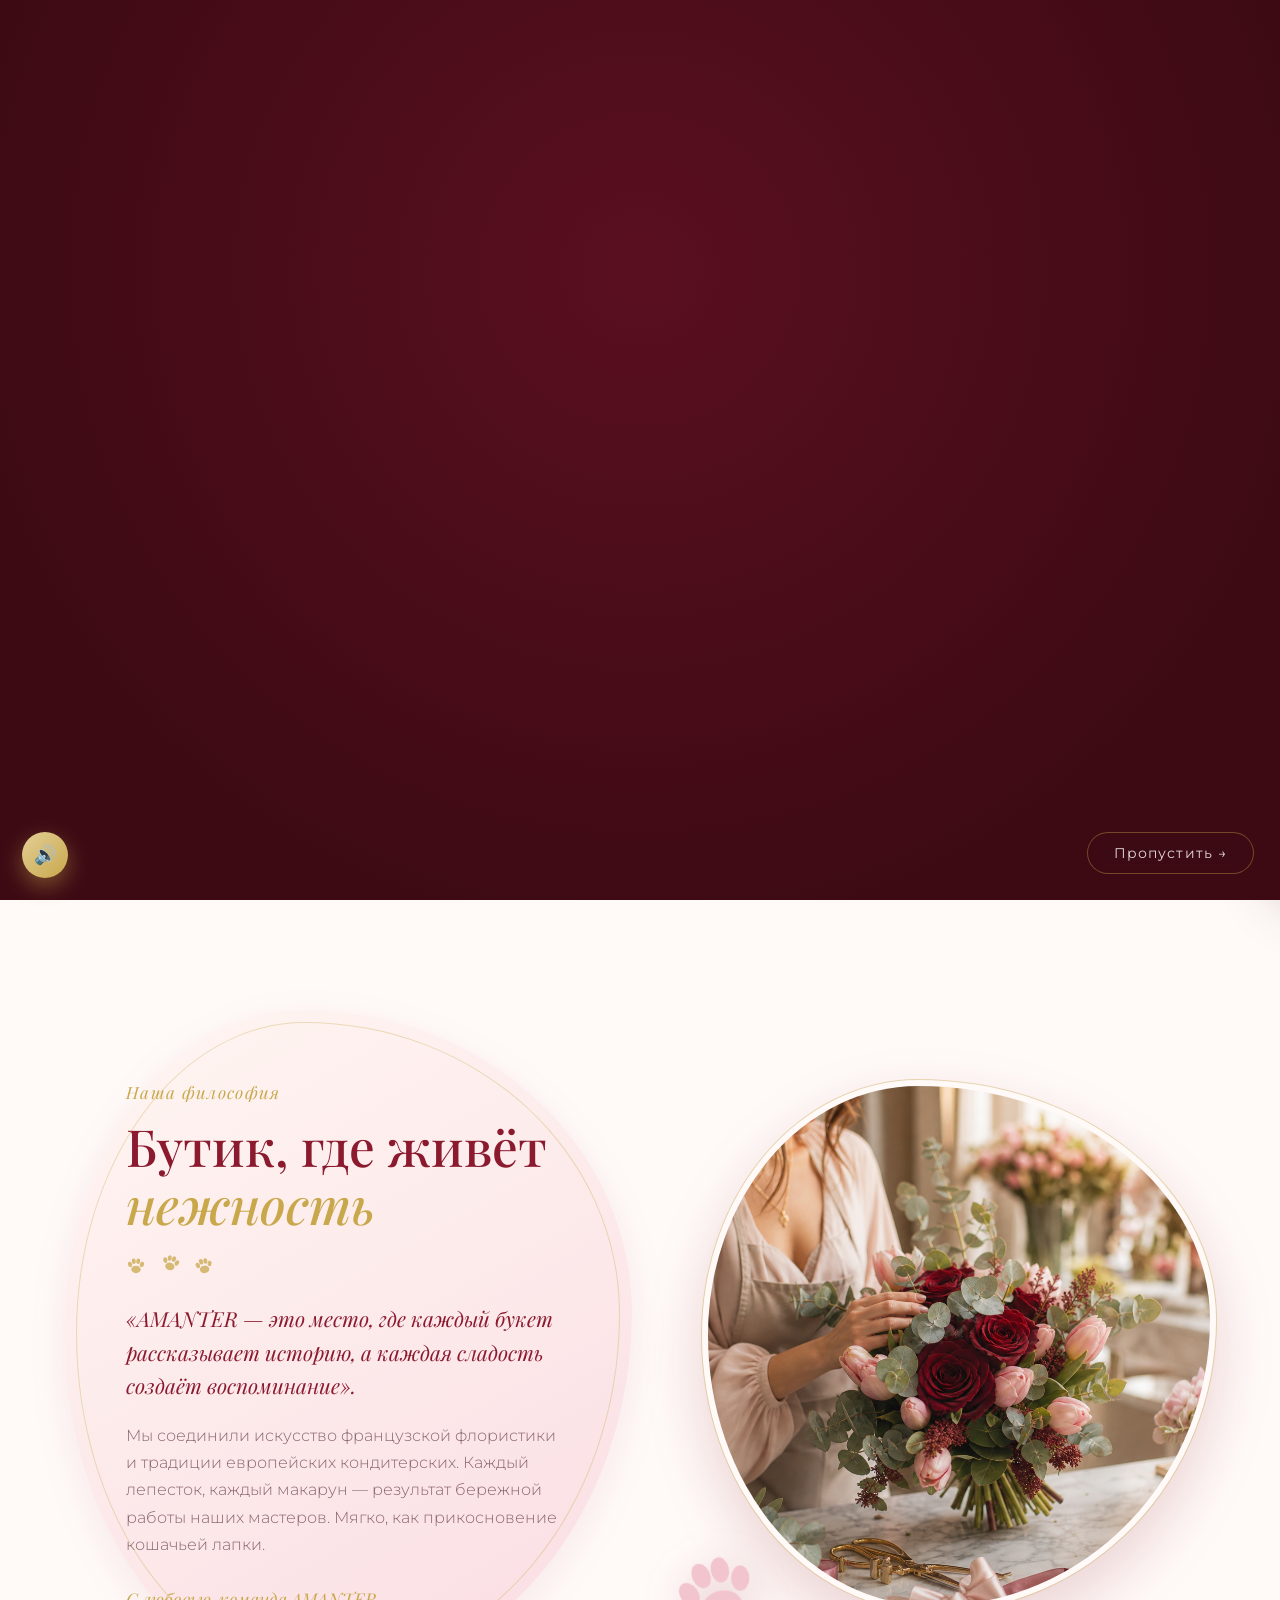
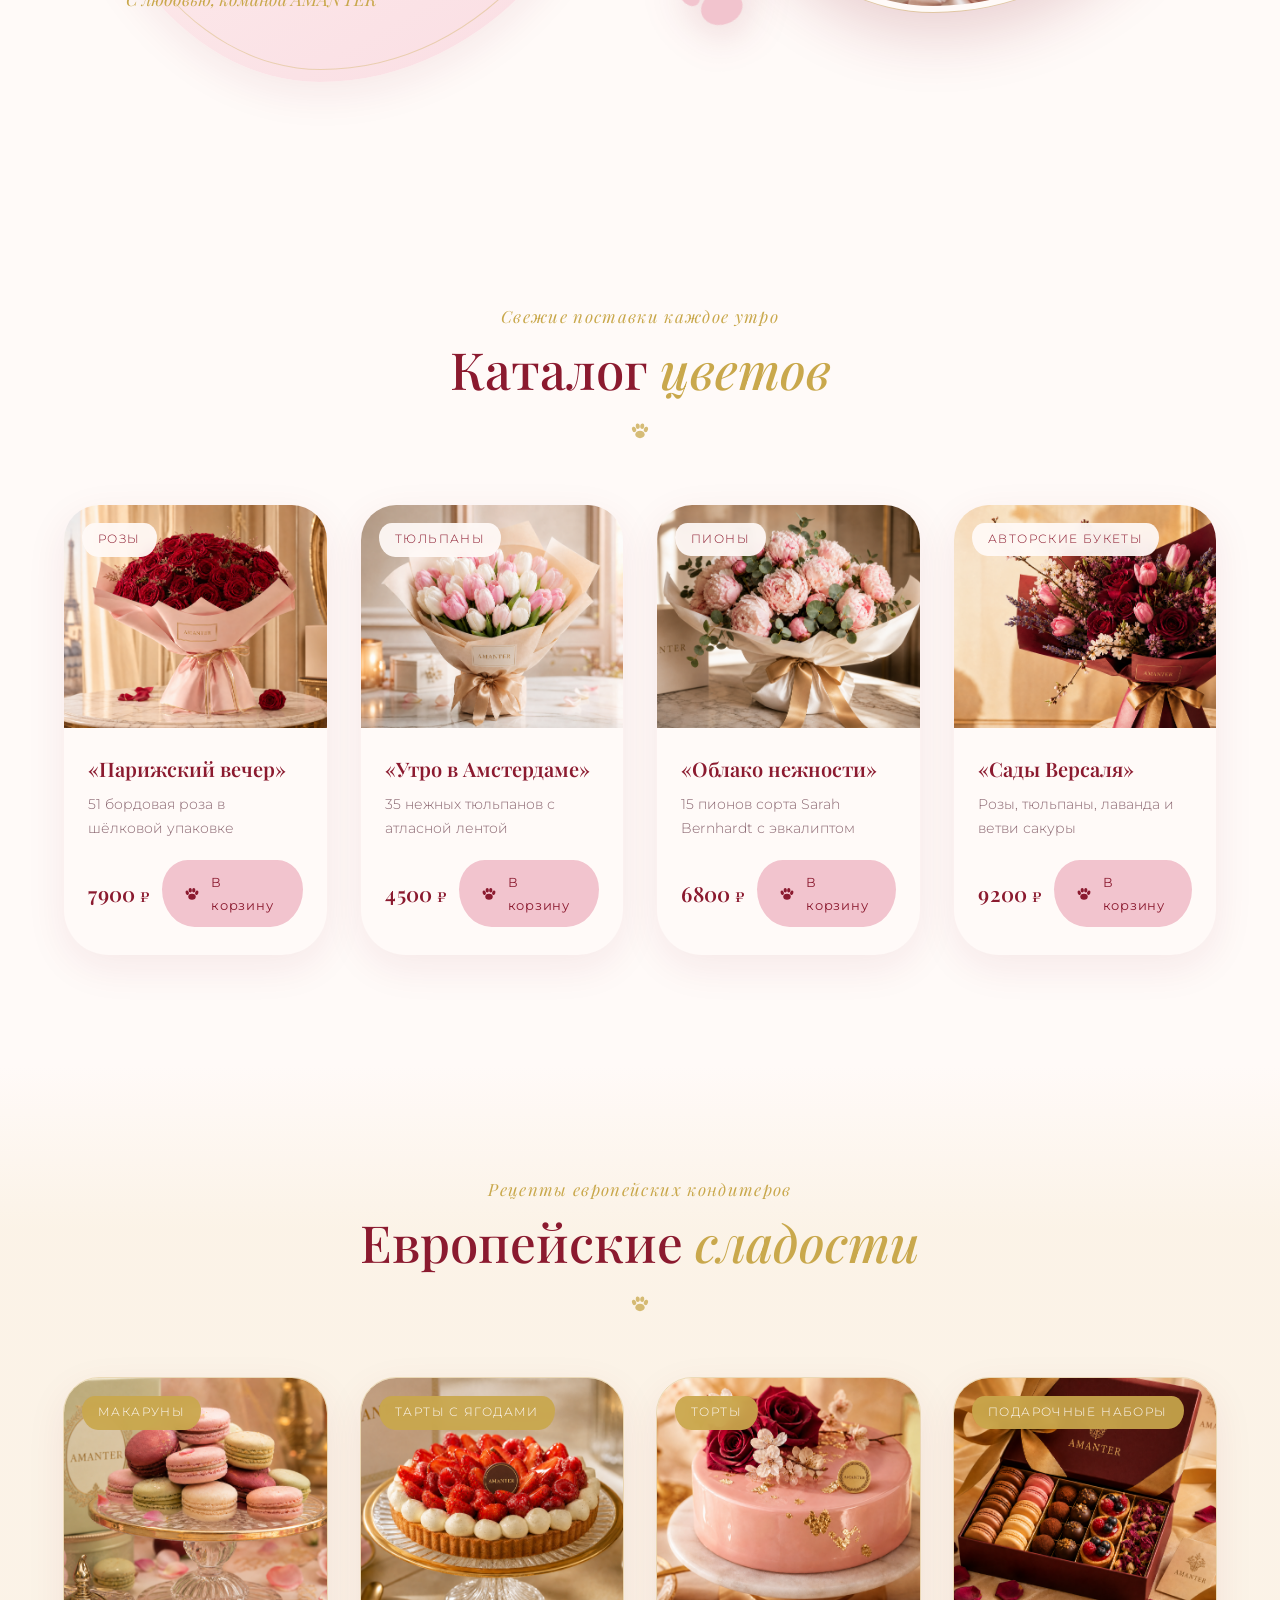
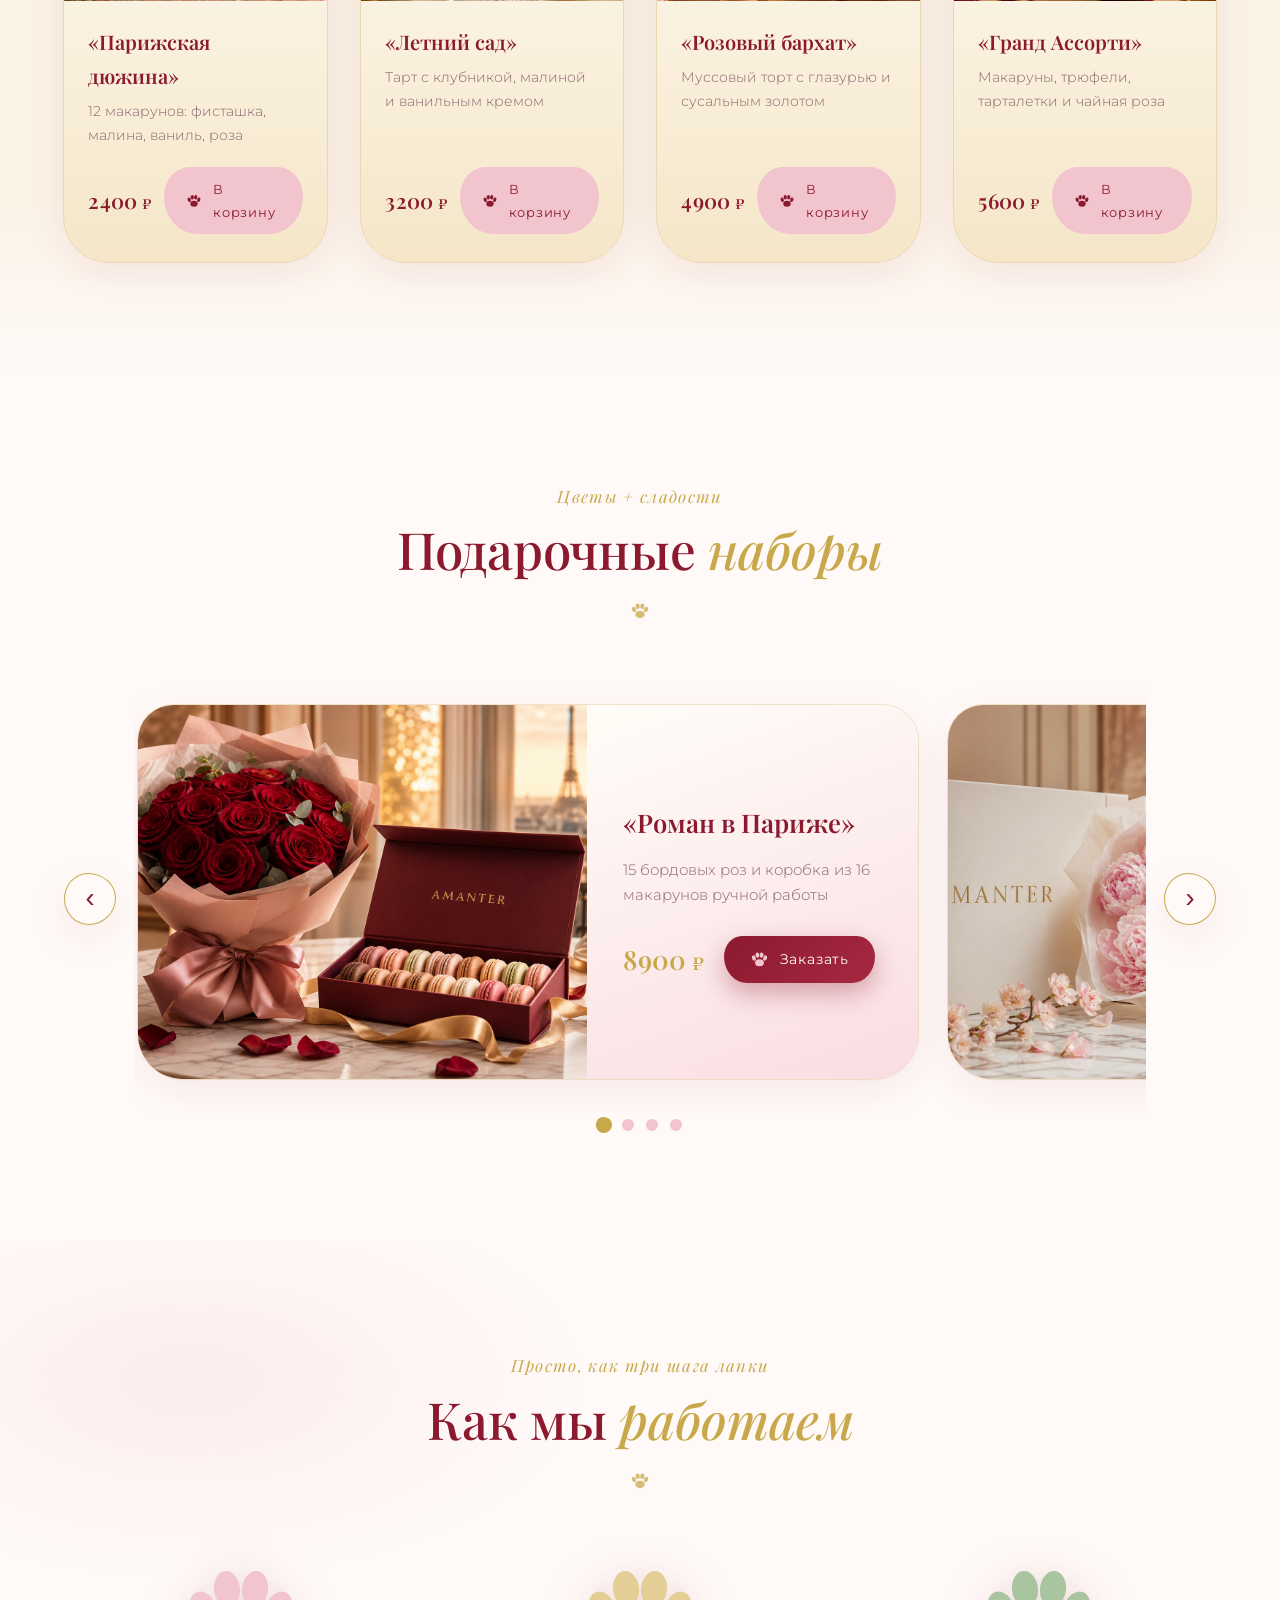
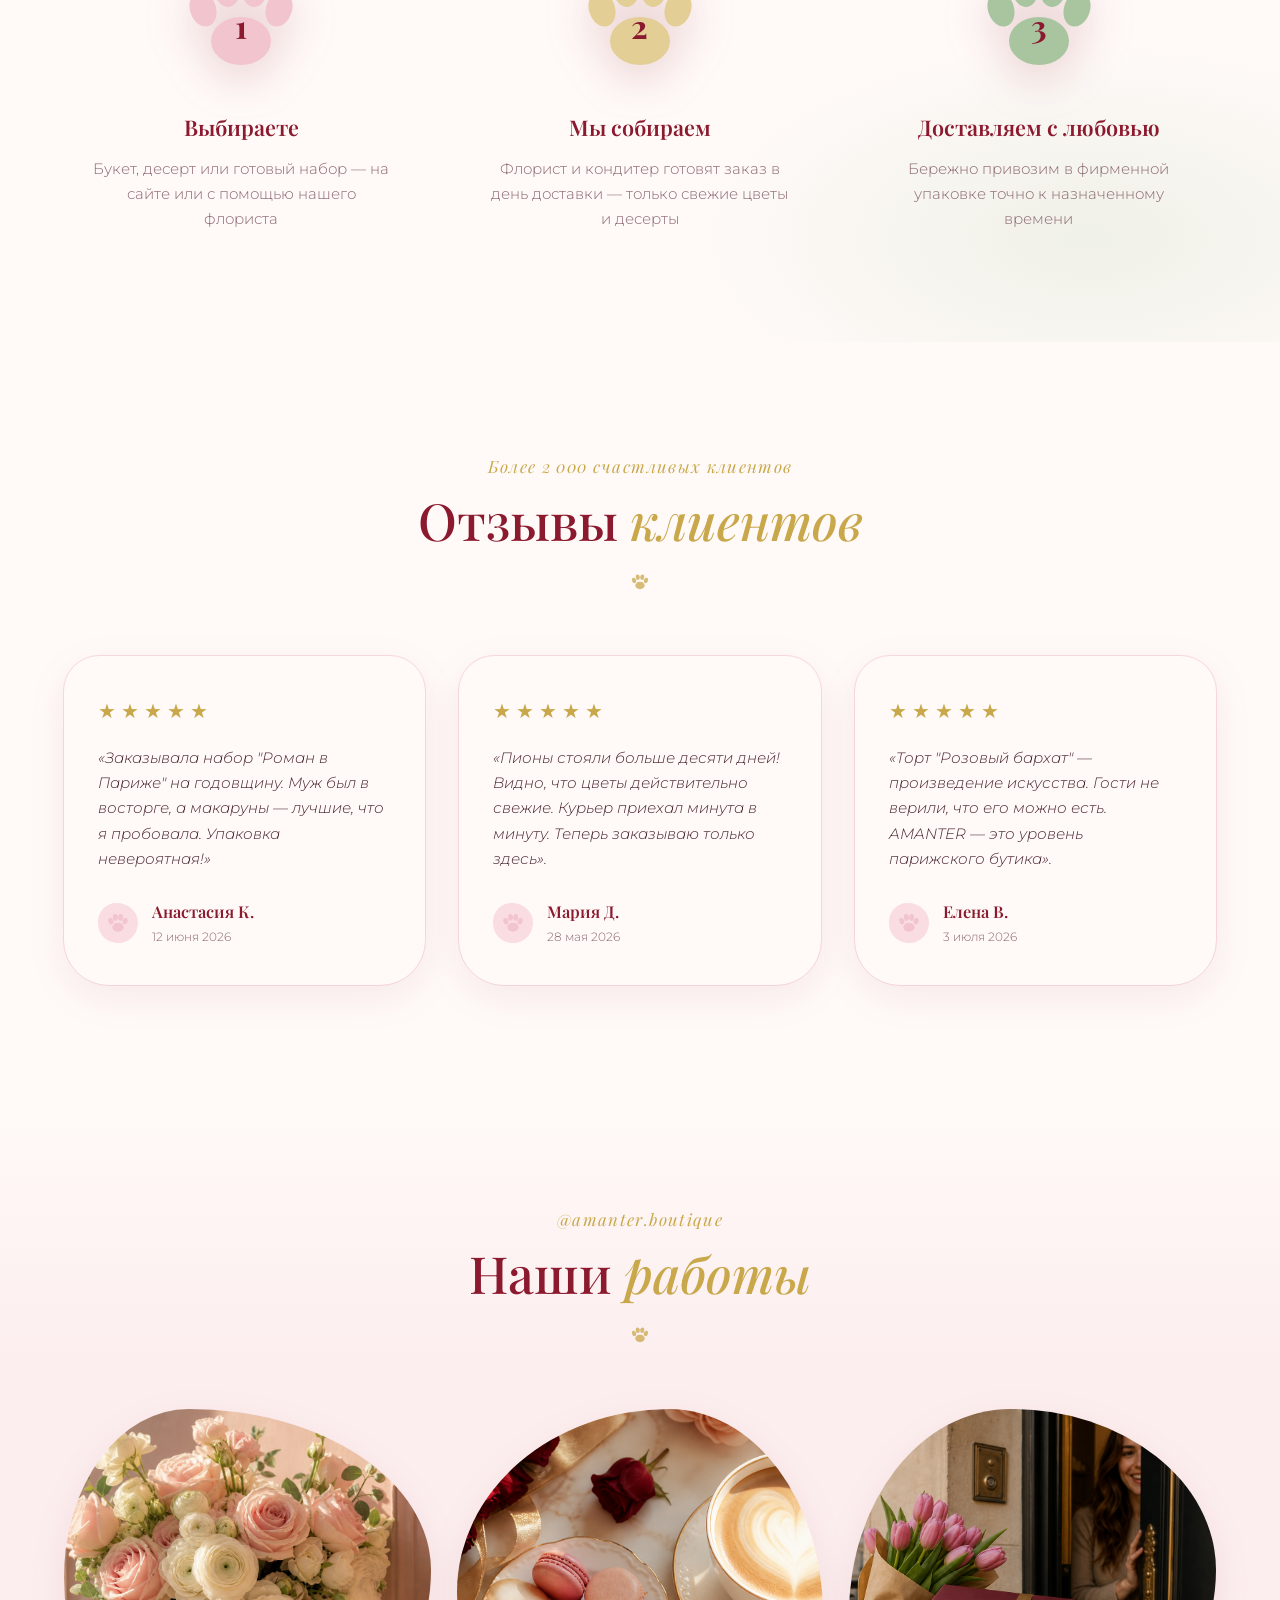
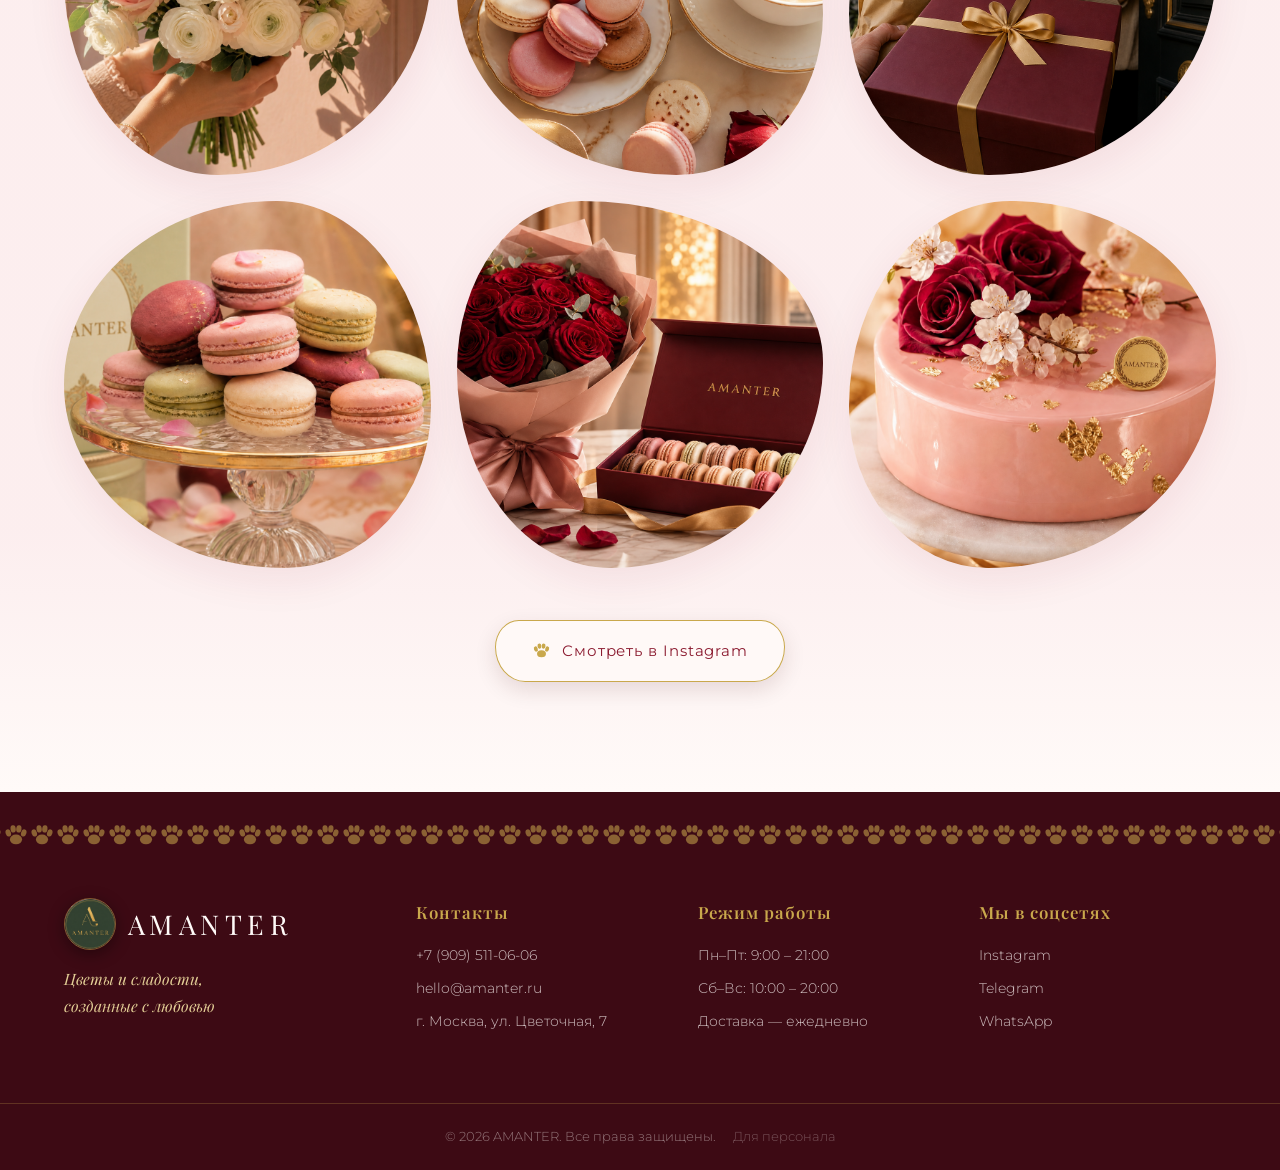
==== index.html @ 4b8fec45 "fg" ====
<!DOCTYPE html>
<html lang="ru">
<head>
  <meta charset="UTF-8">
  <meta name="viewport" content="width=device-width, initial-scale=1.0">
  <title>AMANTER — Премиальные цветы и европейские сладости</title>
  <meta name="description" content="AMANTER — бутик премиальных цветов и европейских сладостей. Букеты, макаруны, торты и подарочные наборы с доставкой.">
  <link rel="preconnect" href="https://fonts.googleapis.com">
  <link rel="preconnect" href="https://fonts.gstatic.com" crossorigin>
  <link href="https://fonts.googleapis.com/css2?family=Playfair+Display:ital,wght@0,400;0,500;0,600;0,700;1,400;1,500&family=Cormorant+Garamond:ital,wght@0,400;0,500;0,600;1,400;1,500&family=Montserrat:ital,wght@0,300;0,400;0,500;1,300&display=swap" rel="stylesheet">
  <link rel="stylesheet" href="css/style.css">
  <link rel="icon" type="image/png" href="assets/logo.png">
</head>
<body class="no-scroll">

  <!-- SVG-библиотека: отпечаток лапки (декор и курсор) -->
  <svg width="0" height="0" style="position:absolute" aria-hidden="true">
    <defs>
      <g id="paw-shape">
        <ellipse cx="32" cy="43" rx="15" ry="12"/>
        <ellipse cx="13" cy="27" rx="6.5" ry="9" transform="rotate(-18 13 27)"/>
        <ellipse cx="25" cy="17" rx="6.5" ry="9" transform="rotate(-6 25 17)"/>
        <ellipse cx="39" cy="17" rx="6.5" ry="9" transform="rotate(6 39 17)"/>
        <ellipse cx="51" cy="27" rx="6.5" ry="9" transform="rotate(18 51 27)"/>
      </g>
    </defs>
  </svg>

  <!-- ══════════ ИНТРО: ВИДЕО СРАЗУ, СО ЗВУКОМ ══════════ -->
  <div class="intro" id="intro">
    <video id="introVideo" src="assets/intro.mp4" playsinline autoplay preload="auto"></video>
    <button class="intro__sound" id="introSound" hidden aria-label="Включить звук">🔊</button>
    <button class="intro__skip" id="introSkip">Пропустить&nbsp;→</button>
  </div>

  <!-- ══════════ НАВИГАЦИЯ ══════════ -->
  <header class="nav" id="nav">
    <a class="nav__logo" href="#hero">
      <img src="assets/logo.png" alt="Логотип AMANTER" class="nav__logo-img">
      AMANTER
    </a>
    <nav class="nav__links">
      <a href="#about">О нас</a>
      <a href="#flowers">Цветы</a>
      <a href="#sweets">Сладости</a>
      <a href="#sets">Наборы</a>
      <a href="#reviews">Отзывы</a>
      <a href="#contacts">Контакты</a>
    </nav>
    <a class="nav__cart" href="https://wa.me/79095110606?text=%D0%97%D0%B4%D1%80%D0%B0%D0%B2%D1%81%D1%82%D0%B2%D1%83%D0%B9%D1%82%D0%B5!%20%D0%A5%D0%BE%D1%87%D1%83%20%D1%81%D0%B4%D0%B5%D0%BB%D0%B0%D1%82%D1%8C%20%D0%B7%D0%B0%D0%BA%D0%B0%D0%B7%20%D0%B2%20AMANTER" target="_blank" rel="noopener" aria-label="Заказать в WhatsApp">
      <svg viewBox="0 0 64 64"><use href="#paw-shape"/></svg>
      <span>Заказать</span>
    </a>
    <button class="nav__burger" id="burger" aria-label="Открыть меню" aria-expanded="false">
      <span></span><span></span><span></span>
    </button>
  </header>

  <!-- ══════════ БОКОВОЕ МЕНЮ (мобильное) ══════════ -->
  <div class="drawer-overlay" id="drawerOverlay"></div>
  <aside class="drawer" id="drawer" aria-hidden="true">
    <div class="drawer__head">
      <img src="assets/logo.png" alt="AMANTER" class="drawer__logo">
      <button class="drawer__close" id="drawerClose" aria-label="Закрыть меню">✕</button>
    </div>
    <nav class="drawer__links">
      <a href="#about"><svg viewBox="0 0 64 64"><use href="#paw-shape"/></svg>О нас</a>
      <a href="#flowers"><svg viewBox="0 0 64 64"><use href="#paw-shape"/></svg>Цветы</a>
      <a href="#sweets"><svg viewBox="0 0 64 64"><use href="#paw-shape"/></svg>Сладости</a>
      <a href="#sets"><svg viewBox="0 0 64 64"><use href="#paw-shape"/></svg>Наборы</a>
      <a href="#reviews"><svg viewBox="0 0 64 64"><use href="#paw-shape"/></svg>Отзывы</a>
      <a href="#insta"><svg viewBox="0 0 64 64"><use href="#paw-shape"/></svg>Наши работы</a>
      <a href="#contacts"><svg viewBox="0 0 64 64"><use href="#paw-shape"/></svg>Контакты</a>
    </nav>
    <a class="drawer__wa" href="https://wa.me/79095110606?text=%D0%97%D0%B4%D1%80%D0%B0%D0%B2%D1%81%D1%82%D0%B2%D1%83%D0%B9%D1%82%D0%B5!%20%D0%A5%D0%BE%D1%87%D1%83%20%D1%81%D0%B4%D0%B5%D0%BB%D0%B0%D1%82%D1%8C%20%D0%B7%D0%B0%D0%BA%D0%B0%D0%B7%20%D0%B2%20AMANTER" target="_blank" rel="noopener">
      Заказать в WhatsApp
    </a>
    <p class="drawer__phone">+7 (909) 511-06-06</p>
  </aside>

  <main>
    <!-- ══════════ 1. HERO ══════════ -->
    <section class="hero" id="hero">
      <div class="hero__bg"></div>
      <div class="hero__overlay"></div>
      <div class="hero__petals" id="petals" aria-hidden="true"></div>
      <div class="hero__content reveal">
        <div class="hero__logo-wrap">
          <h1 class="hero__logo">AMANTER</h1>
          <div class="hero__line"><span></span><svg viewBox="0 0 64 64" class="hero__line-paw"><use href="#paw-shape"/></svg><span></span></div>
        </div>
        <p class="hero__slogan">Цветы и сладости, созданные с&nbsp;любовью</p>
        <div class="hero__buttons">
          <a href="#flowers" class="btn btn--primary">
            <svg viewBox="0 0 64 64" class="btn-paw-icon"><use href="#paw-shape"/></svg>
            Купить цветы
          </a>
          <a href="#sweets" class="btn btn--ghost">
            <svg viewBox="0 0 64 64" class="btn-paw-icon"><use href="#paw-shape"/></svg>
            Выбрать сладости
          </a>
        </div>
      </div>
      <a class="hero__scroll" href="#about" aria-label="Прокрутить вниз"><span></span></a>
    </section>

    <!-- ══════════ 2. О НАС ══════════ -->
    <section class="about section" id="about">
      <div class="container about__grid">
        <div class="about__text reveal">
          <p class="section-eyebrow">Наша философия</p>
          <h2 class="section-title">Бутик, где живёт <em>нежность</em></h2>
          <div class="paw-divider" aria-hidden="true">
            <svg viewBox="0 0 64 64"><use href="#paw-shape"/></svg>
            <svg viewBox="0 0 64 64"><use href="#paw-shape"/></svg>
            <svg viewBox="0 0 64 64"><use href="#paw-shape"/></svg>
          </div>
          <p class="about__lead">«AMANTER — это место, где каждый букет рассказывает историю, а&nbsp;каждая сладость создаёт воспоминание».</p>
          <p class="about__body">Мы соединили искусство французской флористики и традиции европейских кондитерских. Каждый лепесток, каждый макарун — результат бережной работы наших мастеров. Мягко, как прикосновение кошачьей лапки.</p>
          <p class="about__signature">С любовью, команда AMANTER</p>
        </div>
        <div class="about__photo reveal reveal-delay-1">
          <div class="about__photo-frame">
            <img src="assets/about.png" alt="Флорист AMANTER собирает букет" loading="lazy">
          </div>
          <svg class="about__photo-paw" viewBox="0 0 64 64" aria-hidden="true"><use href="#paw-shape"/></svg>
        </div>
      </div>
    </section>

    <!-- ══════════ 3. КАТАЛОГ ЦВЕТОВ ══════════ -->
    <section class="catalog section" id="flowers">
      <div class="container">
        <div class="section-head reveal">
          <p class="section-eyebrow">Свежие поставки каждое утро</p>
          <h2 class="section-title">Каталог <em>цветов</em></h2>
          <div class="paw-divider" aria-hidden="true">
            <svg viewBox="0 0 64 64"><use href="#paw-shape"/></svg>
          </div>
        </div>
        <div class="catalog__grid" id="flowersGrid"></div>
      </div>
    </section>

    <!-- ══════════ 4. КАТАЛОГ СЛАДОСТЕЙ ══════════ -->
    <section class="catalog catalog--sweets section" id="sweets">
      <div class="container">
        <div class="section-head reveal">
          <p class="section-eyebrow">Рецепты европейских кондитеров</p>
          <h2 class="section-title">Европейские <em>сладости</em></h2>
          <div class="paw-divider" aria-hidden="true">
            <svg viewBox="0 0 64 64"><use href="#paw-shape"/></svg>
          </div>
        </div>
        <div class="catalog__grid" id="sweetsGrid"></div>
      </div>
    </section>

    <!-- ══════════ 5. ПОДАРОЧНЫЕ НАБОРЫ ══════════ -->
    <section class="sets section" id="sets">
      <div class="container">
        <div class="section-head reveal">
          <p class="section-eyebrow">Цветы + сладости</p>
          <h2 class="section-title">Подарочные <em>наборы</em></h2>
          <div class="paw-divider" aria-hidden="true">
            <svg viewBox="0 0 64 64"><use href="#paw-shape"/></svg>
          </div>
        </div>
        <div class="slider reveal" id="slider">
          <button class="slider__arrow slider__arrow--prev" id="sliderPrev" aria-label="Предыдущий набор">‹</button>
          <div class="slider__track" id="sliderTrack"></div>
          <button class="slider__arrow slider__arrow--next" id="sliderNext" aria-label="Следующий набор">›</button>
        </div>
        <div class="slider__dots" id="sliderDots"></div>
      </div>
    </section>

    <!-- ══════════ 6. КАК МЫ РАБОТАЕМ ══════════ -->
    <section class="steps section" id="steps">
      <div class="container">
        <div class="section-head reveal">
          <p class="section-eyebrow">Просто, как три шага лапки</p>
          <h2 class="section-title">Как мы <em>работаем</em></h2>
          <div class="paw-divider" aria-hidden="true">
            <svg viewBox="0 0 64 64"><use href="#paw-shape"/></svg>
          </div>
        </div>
        <div class="steps__grid">
          <div class="step reveal">
            <div class="step__paw">
              <svg viewBox="0 0 64 64"><use href="#paw-shape"/></svg>
              <span class="step__num">1</span>
            </div>
            <h3 class="step__title">Выбираете</h3>
            <p class="step__text">Букет, десерт или готовый набор — на сайте или с помощью нашего флориста</p>
          </div>
          <div class="step reveal reveal-delay-1">
            <div class="step__paw">
              <svg viewBox="0 0 64 64"><use href="#paw-shape"/></svg>
              <span class="step__num">2</span>
            </div>
            <h3 class="step__title">Мы собираем</h3>
            <p class="step__text">Флорист и кондитер готовят заказ в день доставки — только свежие цветы и десерты</p>
          </div>
          <div class="step reveal reveal-delay-2">
            <div class="step__paw">
              <svg viewBox="0 0 64 64"><use href="#paw-shape"/></svg>
              <span class="step__num">3</span>
            </div>
            <h3 class="step__title">Доставляем с любовью</h3>
            <p class="step__text">Бережно привозим в фирменной упаковке точно к назначенному времени</p>
          </div>
        </div>
      </div>
    </section>

    <!-- ══════════ 7. ОТЗЫВЫ ══════════ -->
    <section class="reviews section" id="reviews">
      <div class="container">
        <div class="section-head reveal">
          <p class="section-eyebrow">Более 2 000 счастливых клиентов</p>
          <h2 class="section-title">Отзывы <em>клиентов</em></h2>
          <div class="paw-divider" aria-hidden="true">
            <svg viewBox="0 0 64 64"><use href="#paw-shape"/></svg>
          </div>
        </div>
        <div class="reviews__grid">
          <article class="review reveal">
            <div class="review__stars" aria-label="Оценка 5 из 5">★★★★★</div>
            <p class="review__text">«Заказывала набор "Роман в Париже" на годовщину. Муж был в восторге, а макаруны — лучшие, что я пробовала. Упаковка невероятная!»</p>
            <div class="review__author">
              <svg viewBox="0 0 64 64" class="review__paw"><use href="#paw-shape"/></svg>
              <div>
                <span class="review__name">Анастасия К.</span>
                <span class="review__date">12 июня 2026</span>
              </div>
            </div>
          </article>
          <article class="review reveal reveal-delay-1">
            <div class="review__stars" aria-label="Оценка 5 из 5">★★★★★</div>
            <p class="review__text">«Пионы стояли больше десяти дней! Видно, что цветы действительно свежие. Курьер приехал минута в минуту. Теперь заказываю только здесь».</p>
            <div class="review__author">
              <svg viewBox="0 0 64 64" class="review__paw"><use href="#paw-shape"/></svg>
              <div>
                <span class="review__name">Мария Д.</span>
                <span class="review__date">28 мая 2026</span>
              </div>
            </div>
          </article>
          <article class="review reveal reveal-delay-2">
            <div class="review__stars" aria-label="Оценка 5 из 5">★★★★★</div>
            <p class="review__text">«Торт "Розовый бархат" — произведение искусства. Гости не верили, что его можно есть. AMANTER — это уровень парижского бутика».</p>
            <div class="review__author">
              <svg viewBox="0 0 64 64" class="review__paw"><use href="#paw-shape"/></svg>
              <div>
                <span class="review__name">Елена В.</span>
                <span class="review__date">3 июля 2026</span>
              </div>
            </div>
          </article>
        </div>
      </div>
    </section>

    <!-- ══════════ 8. INSTAGRAM ══════════ -->
    <section class="insta section" id="insta">
      <div class="container">
        <div class="section-head reveal">
          <p class="section-eyebrow">@amanter.boutique</p>
          <h2 class="section-title">Наши <em>работы</em></h2>
          <div class="paw-divider" aria-hidden="true">
            <svg viewBox="0 0 64 64"><use href="#paw-shape"/></svg>
          </div>
        </div>
        <div class="insta__grid reveal" id="instaGrid"></div>
        <div class="insta__cta reveal">
          <a class="btn btn--ghost btn--darktext" href="https://instagram.com" target="_blank" rel="noopener">
            <svg viewBox="0 0 64 64" class="btn-paw-icon"><use href="#paw-shape"/></svg>
            Смотреть в Instagram
          </a>
        </div>
      </div>
    </section>
  </main>

  <!-- ══════════ 9. FOOTER ══════════ -->
  <footer class="footer" id="contacts">
    <div class="footer__paws" aria-hidden="true"></div>
    <div class="container footer__grid">
      <div class="footer__brand">
        <div class="footer__logo-wrap">
          <img src="assets/logo.png" alt="Логотип AMANTER" class="footer__logo-img">
          <span class="footer__logo">AMANTER</span>
        </div>
        <p class="footer__slogan">Цветы и сладости,<br>созданные с любовью</p>
      </div>
      <div class="footer__col">
        <h4>Контакты</h4>
        <a href="tel:+79095110606">+7 (909) 511-06-06</a>
        <a href="mailto:hello@amanter.ru">hello@amanter.ru</a>
        <p>г. Москва, ул. Цветочная, 7</p>
      </div>
      <div class="footer__col">
        <h4>Режим работы</h4>
        <p>Пн–Пт: 9:00 – 21:00</p>
        <p>Сб–Вс: 10:00 – 20:00</p>
        <p>Доставка — ежедневно</p>
      </div>
      <div class="footer__col">
        <h4>Мы в соцсетях</h4>
        <a href="https://instagram.com" target="_blank" rel="noopener">Instagram</a>
        <a href="https://t.me" target="_blank" rel="noopener">Telegram</a>
        <a href="https://wa.me/79095110606" target="_blank" rel="noopener">WhatsApp</a>
      </div>
    </div>
    <div class="footer__bottom">
      <p>© 2026 AMANTER. Все права защищены. <a class="footer__admin" href="admin/index.html">Для персонала</a></p>
    </div>
  </footer>

  <script src="js/products.js"></script>
  <script src="js/main.js"></script>
</body>
</html>
---- css/style.css ----
/* ═══════════════════════════════════════════════
   AMANTER — премиальные цветы и европейские сладости
   ═══════════════════════════════════════════════ */

:root {
  --bordeaux: #8B1A2F;
  --bordeaux-dark: #3D0A14;
  --pink: #F2C4CE;
  --pink-soft: #FADDE3;
  --cream: #F5E6C8;
  --green: #A8C5A0;
  --white: #FFFAF8;
  --gold: #C9A84C;
  --gold-light: #E3CE96;
  --text: #4A2530;
  --text-light: #8A6670;

  --font-serif: 'Playfair Display', 'Cormorant Garamond', serif;
  --font-sans: 'Montserrat', sans-serif;

  /* мягкая асимметричная форма «подушечки лапки» */
  --paw-radius: 42% 58% 55% 45% / 48% 45% 55% 52%;
  --card-radius: 2.2rem 2.2rem 2.8rem 2.8rem;

  --shadow-soft: 0 12px 40px rgba(139, 26, 47, .08);
  --shadow-hover: 0 24px 60px rgba(139, 26, 47, .18);
}

* { margin: 0; padding: 0; box-sizing: border-box; }

[hidden] { display: none !important; }

html { scroll-behavior: smooth; }

/* ── Курсор-лапка ────────────────────────────── */

body {
  cursor: url("data:image/svg+xml;charset=utf-8,<svg xmlns='http://www.w3.org/2000/svg' width='26' height='26' viewBox='0 0 64 64'><g fill='%238B1A2F' stroke='%23FFFAF8' stroke-width='3'><ellipse cx='32' cy='43' rx='15' ry='12'/><ellipse cx='13' cy='27' rx='6.5' ry='9' transform='rotate(-18 13 27)'/><ellipse cx='25' cy='17' rx='6.5' ry='9' transform='rotate(-6 25 17)'/><ellipse cx='39' cy='17' rx='6.5' ry='9' transform='rotate(6 39 17)'/><ellipse cx='51' cy='27' rx='6.5' ry='9' transform='rotate(18 51 27)'/></g></svg>") 5 3, auto;
}

a, button, [role="button"], input[type="submit"], label, select, .insta__item {
  cursor: url("data:image/svg+xml;charset=utf-8,<svg xmlns='http://www.w3.org/2000/svg' width='30' height='30' viewBox='0 0 64 64'><g fill='%23C9A84C' stroke='%233D0A14' stroke-width='3'><ellipse cx='32' cy='43' rx='15' ry='12'/><ellipse cx='13' cy='27' rx='6.5' ry='9' transform='rotate(-18 13 27)'/><ellipse cx='25' cy='17' rx='6.5' ry='9' transform='rotate(-6 25 17)'/><ellipse cx='39' cy='17' rx='6.5' ry='9' transform='rotate(6 39 17)'/><ellipse cx='51' cy='27' rx='6.5' ry='9' transform='rotate(18 51 27)'/></g></svg>") 6 3, pointer;
}

body {
  font-family: var(--font-sans);
  font-weight: 300;
  color: var(--text);
  background-color: var(--white);
  /* еле заметная текстура лепестков */
  background-image:
    radial-gradient(ellipse 90px 60px at 12% 22%, rgba(242, 196, 206, .10), transparent 70%),
    radial-gradient(ellipse 70px 90px at 85% 12%, rgba(245, 230, 200, .14), transparent 70%),
    radial-gradient(ellipse 100px 65px at 70% 65%, rgba(242, 196, 206, .07), transparent 70%),
    radial-gradient(ellipse 60px 80px at 25% 80%, rgba(201, 168, 76, .05), transparent 70%);
  background-attachment: fixed;
  line-height: 1.7;
  overflow-x: hidden;
}

body.no-scroll { overflow: hidden; }

img { display: block; max-width: 100%; }

.container { max-width: 1200px; margin: 0 auto; padding: 0 24px; }

.section { padding: 110px 0; }

/* ── Типографика ─────────────────────────────── */

.section-eyebrow {
  font-style: italic;
  font-family: var(--font-serif);
  color: var(--gold);
  font-size: 1.05rem;
  letter-spacing: .08em;
  margin-bottom: 10px;
}

.section-title {
  font-family: var(--font-serif);
  font-weight: 500;
  font-size: clamp(2rem, 4.5vw, 3.2rem);
  color: var(--bordeaux);
  line-height: 1.15;
}

.section-title em {
  font-style: italic;
  color: var(--gold);
}

.section-head { text-align: center; margin-bottom: 64px; }

/* ── Разделитель из лапок ────────────────────── */

.paw-divider {
  display: flex;
  gap: 14px;
  justify-content: center;
  margin-top: 22px;
}

.about__text .paw-divider { justify-content: flex-start; }

.paw-divider svg {
  width: 20px;
  height: 20px;
  fill: var(--gold);
  opacity: .75;
}

.paw-divider svg:nth-child(2) { transform: rotate(14deg) translateY(-3px); }
.paw-divider svg:nth-child(3) { transform: rotate(-10deg); }

/* ── Кнопки в форме лапки ────────────────────── */

.btn {
  display: inline-flex;
  align-items: center;
  gap: 11px;
  font-family: var(--font-sans);
  font-weight: 400;
  font-size: .95rem;
  letter-spacing: .06em;
  padding: 17px 36px;
  border: none;
  cursor: pointer;
  text-decoration: none;
  border-radius: 30px 30px 38px 38px / 34px 34px 44px 44px;
  transition: transform .25s cubic-bezier(.34,1.56,.64,1), box-shadow .25s ease, background .25s ease;
  position: relative;
}

.btn-paw-icon { width: 19px; height: 19px; flex-shrink: 0; }

.btn--primary {
  background: linear-gradient(135deg, var(--bordeaux), #A62841);
  color: var(--white);
  box-shadow: 0 10px 26px rgba(139, 26, 47, .35);
}
.btn--primary .btn-paw-icon { fill: var(--pink); }

.btn--ghost {
  background: rgba(255, 250, 248, .82);
  color: var(--bordeaux);
  border: 1.5px solid var(--gold);
  backdrop-filter: blur(6px);
  box-shadow: 0 8px 22px rgba(61, 10, 20, .12);
}
.btn--ghost .btn-paw-icon { fill: var(--gold); }

.btn:hover { transform: translateY(-4px); box-shadow: 0 16px 34px rgba(139, 26, 47, .4); }
.btn--ghost:hover { box-shadow: 0 14px 30px rgba(61, 10, 20, .2); }

/* эффект «вдавливания лапки» */
.btn:active {
  transform: translateY(2px) scale(.94);
  box-shadow: 0 4px 10px rgba(139, 26, 47, .28), inset 0 3px 8px rgba(61, 10, 20, .25);
  transition-duration: .08s;
}

.btn--cart {
  background: var(--pink);
  color: var(--bordeaux);
  padding: 11px 22px;
  font-size: .82rem;
}
.btn--cart .btn-paw-icon { fill: var(--bordeaux); width: 16px; height: 16px; }
.btn--cart:hover { background: var(--bordeaux); color: var(--white); box-shadow: 0 12px 26px rgba(139, 26, 47, .35); }
.btn--cart:hover .btn-paw-icon { fill: var(--pink); }

.btn--small { padding: 12px 26px; font-size: .85rem; }

/* ═══════════ ИНТРО-ЗАГРУЗКА (видео сразу) ═══════════ */

.intro {
  position: fixed;
  inset: 0;
  z-index: 1000;
  background:
    radial-gradient(ellipse at 50% 30%, #5A0F1F 0%, var(--bordeaux-dark) 75%);
  display: flex;
  align-items: center;
  justify-content: center;
  transition: opacity 1.1s ease, visibility 1.1s ease;
}

.intro.is-hidden { opacity: 0; visibility: hidden; pointer-events: none; }

/* видео на весь экран, без чёрных полос */
.intro video {
  width: 100%;
  height: 100%;
  object-fit: cover;
}

.intro__sound {
  position: absolute;
  left: 22px;
  bottom: 22px;
  width: 46px;
  height: 46px;
  display: flex;
  align-items: center;
  justify-content: center;
  font-size: 1.15rem;
  color: var(--bordeaux-dark);
  background: linear-gradient(135deg, var(--gold-light), var(--gold));
  border: none;
  border-radius: 50%;
  box-shadow: 0 8px 22px rgba(201, 168, 76, .45);
  animation: soundBlink 1.8s ease-in-out infinite;
}

@keyframes soundBlink {
  0%, 100% { transform: scale(1); }
  50%      { transform: scale(1.1); }
}

.intro__skip {
  position: absolute;
  right: 26px;
  bottom: 26px;
  background: rgba(61, 10, 20, .5);
  border: 1px solid rgba(201, 168, 76, .4);
  color: rgba(255, 250, 248, .85);
  font-family: var(--font-sans);
  font-size: .85rem;
  letter-spacing: .08em;
  padding: 12px 26px;
  border-radius: 24px;
  backdrop-filter: blur(8px);
  transition: background .25s ease, color .25s ease;
}
.intro__skip:hover { background: var(--gold); color: var(--bordeaux-dark); }

/* ═══════════ НАВИГАЦИЯ ═══════════ */

.nav {
  position: fixed;
  top: 0;
  left: 0;
  right: 0;
  z-index: 100;
  display: flex;
  align-items: center;
  justify-content: space-between;
  padding: 18px 42px;
  transition: background .4s ease, box-shadow .4s ease, padding .4s ease;
}

.nav.is-scrolled {
  background: rgba(255, 250, 248, .92);
  backdrop-filter: blur(14px);
  box-shadow: 0 6px 30px rgba(61, 10, 20, .1);
  padding: 12px 42px;
}

.nav__logo {
  display: flex;
  align-items: center;
  gap: 10px;
  font-family: var(--font-serif);
  font-size: 1.45rem;
  letter-spacing: .18em;
  color: var(--white);
  text-decoration: none;
  transition: color .4s ease;
}

.nav.is-scrolled .nav__logo { color: var(--bordeaux); }

.nav__logo-img {
  width: 40px;
  height: 40px;
  border-radius: 50%;
  object-fit: cover;
  box-shadow: 0 3px 12px rgba(61, 10, 20, .35);
  border: 1.5px solid rgba(201, 168, 76, .55);
}

.nav__links { display: flex; gap: 34px; }

.nav__links a {
  color: var(--white);
  text-decoration: none;
  font-size: .88rem;
  letter-spacing: .07em;
  position: relative;
  transition: color .4s ease;
}

.nav.is-scrolled .nav__links a { color: var(--text); }

.nav__links a::after {
  content: '';
  position: absolute;
  left: 0;
  bottom: -5px;
  width: 0;
  height: 1.5px;
  background: var(--gold);
  transition: width .3s ease;
}

.nav__links a:hover::after { width: 100%; }

.nav__cart {
  display: flex;
  align-items: center;
  gap: 9px;
  color: var(--white);
  text-decoration: none;
  font-size: .85rem;
  letter-spacing: .06em;
  padding: 9px 20px;
  border: 1.5px solid var(--gold);
  border-radius: 22px 22px 28px 28px / 24px 24px 32px 32px;
  transition: all .35s ease;
}

.nav__cart svg { width: 17px; height: 17px; fill: var(--gold); }

.nav.is-scrolled .nav__cart { color: var(--bordeaux); }
.nav__cart:hover { background: var(--gold); color: var(--bordeaux-dark) !important; }
.nav__cart:hover svg { fill: var(--bordeaux-dark); }

/* ── Бургер и боковое меню ───────────────────── */

.nav__burger {
  display: none;
  flex-direction: column;
  justify-content: center;
  gap: 5px;
  width: 44px;
  height: 44px;
  background: rgba(61, 10, 20, .35);
  border: 1.5px solid var(--gold);
  border-radius: 14px;
  padding: 10px;
  backdrop-filter: blur(6px);
  transition: background .3s ease;
}

.nav__burger span {
  display: block;
  height: 2px;
  border-radius: 2px;
  background: var(--gold-light);
  transition: transform .3s ease;
}

.nav.is-scrolled .nav__burger { background: rgba(242, 196, 206, .4); }

.drawer-overlay {
  position: fixed;
  inset: 0;
  z-index: 200;
  background: rgba(61, 10, 20, .5);
  backdrop-filter: blur(4px);
  opacity: 0;
  visibility: hidden;
  transition: opacity .4s ease, visibility .4s ease;
}

.drawer-overlay.is-open { opacity: 1; visibility: visible; }

.drawer {
  position: fixed;
  top: 0;
  right: 0;
  bottom: 0;
  z-index: 210;
  width: min(84vw, 340px);
  background: linear-gradient(170deg, #FFF6F2, var(--pink-soft));
  box-shadow: -20px 0 60px rgba(61, 10, 20, .3);
  border-radius: 34px 0 0 34px;
  padding: 26px 28px 34px;
  display: flex;
  flex-direction: column;
  transform: translateX(105%);
  transition: transform .45s cubic-bezier(.22,.61,.36,1);
}

.drawer.is-open { transform: translateX(0); }

.drawer__head {
  display: flex;
  align-items: center;
  justify-content: space-between;
  margin-bottom: 30px;
}

.drawer__logo {
  width: 64px;
  height: 64px;
  border-radius: 50%;
  object-fit: cover;
  box-shadow: 0 6px 20px rgba(61, 10, 20, .25);
  border: 1.5px solid rgba(201, 168, 76, .5);
}

.drawer__close {
  width: 40px;
  height: 40px;
  border: 1.5px solid var(--pink);
  background: var(--white);
  color: var(--bordeaux);
  font-size: 1rem;
  border-radius: 46% 54% 52% 48% / 50% 48% 52% 50%;
  transition: all .25s ease;
}

.drawer__close:hover { background: var(--bordeaux); color: var(--white); }

.drawer__links {
  display: flex;
  flex-direction: column;
  gap: 4px;
  flex: 1;
}

.drawer__links a {
  display: flex;
  align-items: center;
  gap: 14px;
  color: var(--text);
  text-decoration: none;
  font-size: 1.02rem;
  letter-spacing: .04em;
  padding: 13px 14px;
  border-radius: 16px 16px 20px 20px;
  transition: background .25s ease, color .25s ease, transform .25s ease;
}

.drawer__links a svg { width: 18px; height: 18px; fill: var(--gold); flex-shrink: 0; }

.drawer__links a:hover,
.drawer__links a:active {
  background: rgba(255, 250, 248, .9);
  color: var(--bordeaux);
  transform: translateX(4px);
}

.drawer__wa {
  display: block;
  text-align: center;
  background: linear-gradient(135deg, #2EB086, #1F8A66);
  color: #fff;
  text-decoration: none;
  font-size: .95rem;
  letter-spacing: .05em;
  padding: 15px;
  border-radius: 22px 22px 28px 28px;
  box-shadow: 0 10px 26px rgba(31, 138, 102, .35);
  margin-top: 18px;
  transition: transform .25s ease;
}

.drawer__wa:active { transform: scale(.96); }

.drawer__phone {
  text-align: center;
  margin-top: 14px;
  font-family: var(--font-serif);
  color: var(--bordeaux);
  font-size: 1.05rem;
  letter-spacing: .04em;
}

/* ═══════════ 1. HERO ═══════════ */

.hero {
  position: relative;
  min-height: 100vh;
  display: flex;
  align-items: center;
  justify-content: center;
  overflow: hidden;
}

.hero__bg {
  position: absolute;
  inset: 0;
  background: url('../assets/hero.png') center 65% / cover no-repeat;
  animation: heroZoom 22s ease-in-out infinite alternate;
}

@keyframes heroZoom {
  from { transform: scale(1); }
  to   { transform: scale(1.08); }
}

.hero__overlay {
  position: absolute;
  inset: 0;
  background:
    linear-gradient(180deg, rgba(61, 10, 20, .38) 0%, rgba(242, 196, 206, .28) 45%, rgba(61, 10, 20, .5) 100%);
}

.hero__content {
  position: relative;
  z-index: 3;
  text-align: center;
  padding: 120px 24px 60px;
}


.hero__logo {
  font-family: var(--font-serif);
  font-weight: 500;
  font-size: clamp(3rem, 9vw, 6rem);
  letter-spacing: .24em;
  color: var(--white);
  text-shadow: 0 6px 34px rgba(61, 10, 20, .55);
  line-height: 1.05;
}

.hero__line {
  display: flex;
  align-items: center;
  justify-content: center;
  gap: 16px;
  margin: 22px auto 26px;
  max-width: 420px;
}

.hero__line span {
  flex: 1;
  height: 1px;
  background: linear-gradient(90deg, transparent, var(--gold-light));
}

.hero__line span:last-child { background: linear-gradient(90deg, var(--gold-light), transparent); }

.hero__line-paw { width: 22px; height: 22px; fill: var(--gold-light); }

.hero__slogan {
  font-family: var(--font-serif);
  font-style: italic;
  font-size: clamp(1.15rem, 2.6vw, 1.6rem);
  color: var(--white);
  text-shadow: 0 3px 18px rgba(61, 10, 20, .6);
  margin-bottom: 46px;
}

.hero__buttons {
  display: flex;
  gap: 22px;
  justify-content: center;
  flex-wrap: wrap;
}

.hero__scroll {
  position: absolute;
  bottom: 34px;
  left: 50%;
  transform: translateX(-50%);
  z-index: 3;
  width: 30px;
  height: 50px;
  border: 1.5px solid rgba(255, 250, 248, .7);
  border-radius: 18px;
}

.hero__scroll span {
  position: absolute;
  top: 9px;
  left: 50%;
  width: 4px;
  height: 9px;
  margin-left: -2px;
  background: var(--gold-light);
  border-radius: 3px;
  animation: scrollHint 1.8s ease-in-out infinite;
}

@keyframes scrollHint {
  0%   { transform: translateY(0); opacity: 1; }
  70%  { transform: translateY(16px); opacity: 0; }
  100% { transform: translateY(0); opacity: 0; }
}

/* лепестки */
.hero__petals {
  position: absolute;
  inset: 0;
  z-index: 2;
  pointer-events: none;
  overflow: hidden;
}

.petal {
  position: absolute;
  top: -6%;
  border-radius: 68% 32% 62% 38% / 55% 60% 40% 45%;
  opacity: 0;
  animation-name: petalFall;
  animation-timing-function: linear;
  animation-iteration-count: infinite;
  will-change: transform, opacity;
}

@keyframes petalFall {
  0%   { transform: translate3d(0, -6vh, 0) rotate(0deg); opacity: 0; }
  8%   { opacity: var(--petal-opacity, .8); }
  88%  { opacity: var(--petal-opacity, .8); }
  100% { transform: translate3d(var(--petal-drift, 60px), 108vh, 0) rotate(var(--petal-spin, 320deg)); opacity: 0; }
}

/* ═══════════ 2. О НАС ═══════════ */

.about__grid {
  display: grid;
  grid-template-columns: 1.05fr .95fr;
  gap: 70px;
  align-items: center;
}

.about__text {
  background: linear-gradient(150deg, #FFF6F2, var(--pink-soft));
  border-radius: var(--paw-radius);
  padding: 68px 62px;
  box-shadow: var(--shadow-soft);
  position: relative;
}

.about__text::before {
  content: '';
  position: absolute;
  inset: 12px;
  border: 1px solid rgba(201, 168, 76, .35);
  border-radius: inherit;
  pointer-events: none;
}

.about__lead {
  font-family: var(--font-serif);
  font-style: italic;
  font-size: 1.3rem;
  color: var(--bordeaux);
  line-height: 1.6;
  margin: 26px 0 20px;
}

.about__body { color: var(--text-light); margin-bottom: 26px; }

.about__signature {
  font-family: var(--font-serif);
  font-style: italic;
  color: var(--gold);
  font-size: 1.1rem;
}

.about__photo { position: relative; }

.about__photo-frame {
  border-radius: var(--paw-radius);
  overflow: hidden;
  box-shadow: var(--shadow-hover);
  border: 6px solid var(--white);
  outline: 1px solid rgba(201, 168, 76, .4);
}

.about__photo-frame img {
  width: 100%;
  height: 520px;
  object-fit: cover;
  transition: transform .8s ease;
}

.about__photo:hover .about__photo-frame img { transform: scale(1.05); }

.about__photo-paw {
  position: absolute;
  bottom: -26px;
  left: -30px;
  width: 90px;
  height: 90px;
  fill: var(--pink);
  transform: rotate(-18deg);
  filter: drop-shadow(0 8px 20px rgba(139, 26, 47, .2));
}

/* ═══════════ 3–4. КАТАЛОГИ ═══════════ */

.catalog--sweets {
  background: linear-gradient(180deg, transparent, rgba(245, 230, 200, .35) 18%, rgba(245, 230, 200, .35) 82%, transparent);
}

.catalog__grid {
  display: grid;
  grid-template-columns: repeat(auto-fit, minmax(255px, 1fr));
  gap: 34px;
}

.card {
  background: var(--white);
  border-radius: var(--card-radius);
  overflow: hidden;
  box-shadow: var(--shadow-soft);
  position: relative;
  transition: transform .38s cubic-bezier(.34,1.4,.64,1), box-shadow .38s ease;
  display: flex;
  flex-direction: column;
}

/* лапка нажимает — карточка приподнимается */
.card:hover {
  transform: translateY(-12px);
  box-shadow: var(--shadow-hover);
}

.card--cream {
  background: linear-gradient(180deg, #FFFDF7, var(--cream));
  outline: 1px solid rgba(201, 168, 76, .3);
}

.card__tag {
  position: absolute;
  top: 18px;
  left: 18px;
  z-index: 2;
  background: rgba(255, 250, 248, .92);
  color: var(--bordeaux);
  font-size: .72rem;
  letter-spacing: .12em;
  text-transform: uppercase;
  padding: 7px 16px;
  border-radius: 16px 16px 20px 20px / 18px 18px 24px 24px;
  backdrop-filter: blur(6px);
}

.card__tag--gold {
  background: rgba(201, 168, 76, .92);
  color: var(--white);
}

.card__photo {
  overflow: hidden;
  aspect-ratio: 4 / 3.4;
}

.card__photo img {
  width: 100%;
  height: 100%;
  object-fit: cover;
  transition: transform .7s ease;
}

.card:hover .card__photo img { transform: scale(1.07); }

.card__body {
  padding: 24px 24px 28px;
  display: flex;
  flex-direction: column;
  flex: 1;
}

.card__name {
  font-family: var(--font-serif);
  font-weight: 600;
  font-size: 1.25rem;
  color: var(--bordeaux);
  margin-bottom: 7px;
}

.card__desc {
  font-size: .86rem;
  color: var(--text-light);
  margin-bottom: 20px;
  flex: 1;
}

.card__row {
  display: flex;
  align-items: center;
  justify-content: space-between;
  gap: 12px;
}

.card__price {
  font-family: var(--font-serif);
  font-weight: 600;
  font-size: 1.3rem;
  color: var(--bordeaux);
  white-space: nowrap;
}

/* ═══════════ 5. СЛАЙДЕР НАБОРОВ ═══════════ */

.slider {
  position: relative;
  display: flex;
  align-items: center;
  gap: 18px;
}

.slider__track {
  display: flex;
  gap: 30px;
  overflow-x: auto;
  scroll-snap-type: x mandatory;
  scroll-behavior: smooth;
  padding: 20px 4px 34px;
  scrollbar-width: none;
  flex: 1;
}

.slider__track::-webkit-scrollbar { display: none; }

.slide {
  flex: 0 0 min(88%, 780px);
  scroll-snap-align: center;
  display: grid;
  grid-template-columns: 1.15fr .85fr;
  background: var(--white);
  border-radius: var(--card-radius);
  overflow: hidden;
  box-shadow: var(--shadow-soft);
  outline: 1px solid rgba(201, 168, 76, .25);
  transition: transform .35s ease, box-shadow .35s ease;
}

.slide:hover { transform: translateY(-8px); box-shadow: var(--shadow-hover); }

.slide__photo { overflow: hidden; }

.slide__photo img {
  width: 100%;
  height: 100%;
  min-height: 330px;
  object-fit: cover;
  transition: transform .7s ease;
}

.slide:hover .slide__photo img { transform: scale(1.06); }

.slide__body {
  padding: 42px 36px;
  display: flex;
  flex-direction: column;
  justify-content: center;
  background: linear-gradient(160deg, #FFFDF7, var(--pink-soft));
}

.slide__name {
  font-family: var(--font-serif);
  font-weight: 600;
  font-size: 1.6rem;
  color: var(--bordeaux);
  margin-bottom: 13px;
}

.slide__desc { color: var(--text-light); font-size: .92rem; margin-bottom: 28px; }

.slide__row { display: flex; align-items: center; gap: 20px; flex-wrap: wrap; }

.slide__price {
  font-family: var(--font-serif);
  font-weight: 600;
  font-size: 1.65rem;
  color: var(--gold);
}

.slider__arrow {
  flex-shrink: 0;
  width: 52px;
  height: 52px;
  border: 1.5px solid var(--gold);
  background: var(--white);
  color: var(--bordeaux);
  font-size: 1.7rem;
  line-height: 1;
  cursor: pointer;
  border-radius: 46% 54% 52% 48% / 50% 48% 52% 50%;
  box-shadow: var(--shadow-soft);
  transition: all .3s ease;
  display: flex;
  align-items: center;
  justify-content: center;
  padding-bottom: 4px;
}

.slider__arrow:hover { background: var(--bordeaux); color: var(--white); border-color: var(--bordeaux); }
.slider__arrow:active { transform: scale(.9); }

.slider__dots {
  display: flex;
  justify-content: center;
  gap: 12px;
  margin-top: 6px;
}

.slider__dot {
  width: 12px;
  height: 12px;
  border: none;
  cursor: pointer;
  background: var(--pink);
  border-radius: 45% 55% 52% 48% / 50% 46% 54% 50%;
  transition: all .3s ease;
  padding: 0;
}

.slider__dot.is-active {
  background: var(--gold);
  transform: scale(1.35);
}

/* ═══════════ 6. КАК МЫ РАБОТАЕМ ═══════════ */

.steps {
  background:
    radial-gradient(ellipse 600px 300px at 15% 20%, rgba(242, 196, 206, .25), transparent 65%),
    radial-gradient(ellipse 600px 300px at 85% 85%, rgba(168, 197, 160, .18), transparent 65%);
}

.steps__grid {
  display: grid;
  grid-template-columns: repeat(3, 1fr);
  gap: 44px;
  text-align: center;
}

.step__paw {
  position: relative;
  width: 128px;
  height: 128px;
  margin: 0 auto 26px;
  transition: transform .35s cubic-bezier(.34,1.56,.64,1);
}

.step:hover .step__paw { transform: translateY(-8px) rotate(-6deg); }

.step__paw svg {
  width: 100%;
  height: 100%;
  fill: var(--pink);
  filter: drop-shadow(0 10px 24px rgba(139, 26, 47, .22));
}

.step:nth-child(2) .step__paw svg { fill: var(--gold-light); }
.step:nth-child(3) .step__paw svg { fill: var(--green); }

.step__num {
  position: absolute;
  top: 56%;
  left: 50%;
  transform: translate(-50%, -50%);
  font-family: var(--font-serif);
  font-weight: 700;
  font-size: 2rem;
  color: var(--bordeaux);
}

.step__title {
  font-family: var(--font-serif);
  font-weight: 600;
  font-size: 1.35rem;
  color: var(--bordeaux);
  margin-bottom: 12px;
}

.step__text {
  color: var(--text-light);
  font-size: .92rem;
  max-width: 300px;
  margin: 0 auto;
}

/* ═══════════ 7. ОТЗЫВЫ ═══════════ */

.reviews__grid {
  display: grid;
  grid-template-columns: repeat(auto-fit, minmax(290px, 1fr));
  gap: 34px;
}

.review {
  background: var(--white);
  border-radius: var(--card-radius);
  padding: 38px 34px;
  box-shadow: var(--shadow-soft);
  outline: 1px solid rgba(242, 196, 206, .6);
  display: flex;
  flex-direction: column;
  transition: transform .35s ease, box-shadow .35s ease;
}

.review:hover { transform: translateY(-8px); box-shadow: var(--shadow-hover); }

.review__stars {
  color: var(--gold);
  font-size: 1.25rem;
  letter-spacing: .25em;
  margin-bottom: 18px;
}

.review__text {
  font-size: .93rem;
  color: var(--text);
  font-style: italic;
  flex: 1;
  margin-bottom: 26px;
}

.review__author {
  display: flex;
  align-items: center;
  gap: 14px;
}

.review__paw {
  width: 40px;
  height: 40px;
  fill: var(--pink);
  background: var(--pink-soft);
  border-radius: 46% 54% 50% 50% / 48% 50% 52% 50%;
  padding: 8px;
}

.review__name {
  display: block;
  font-family: var(--font-serif);
  font-weight: 600;
  color: var(--bordeaux);
  font-size: 1.02rem;
}

.review__date {
  display: block;
  font-size: .78rem;
  color: var(--text-light);
}

/* ═══════════ 8. INSTAGRAM ═══════════ */

.insta {
  background: linear-gradient(180deg, transparent, rgba(242, 196, 206, .22) 20%, rgba(242, 196, 206, .22) 80%, transparent);
}

.insta__grid {
  display: grid;
  grid-template-columns: repeat(3, 1fr);
  gap: 26px;
}

.insta__item {
  position: relative;
  display: block;
  aspect-ratio: 1;
  overflow: hidden;
  border-radius: 34% 66% 58% 42% / 46% 44% 56% 54%;
  box-shadow: var(--shadow-soft);
  transition: border-radius .5s ease, transform .4s ease, box-shadow .4s ease;
}

.insta__item:nth-child(2n) { border-radius: 58% 42% 40% 60% / 50% 56% 44% 50%; }
.insta__item:nth-child(3n) { border-radius: 44% 56% 62% 38% / 56% 44% 56% 44%; }

.insta__item:hover {
  border-radius: 30px;
  transform: translateY(-8px);
  box-shadow: var(--shadow-hover);
}

.insta__item img {
  width: 100%;
  height: 100%;
  object-fit: cover;
  transition: transform .7s ease;
}

.insta__item:hover img { transform: scale(1.1); }

.insta__hover {
  position: absolute;
  inset: 0;
  display: flex;
  align-items: center;
  justify-content: center;
  font-size: 2.4rem;
  color: var(--white);
  background: rgba(139, 26, 47, .45);
  opacity: 0;
  transition: opacity .35s ease;
}

.insta__item:hover .insta__hover { opacity: 1; }

.insta__cta { text-align: center; margin-top: 52px; }

.btn--darktext { color: var(--bordeaux); }

/* ═══════════ 9. FOOTER ═══════════ */

.footer {
  background: var(--bordeaux-dark);
  color: rgba(255, 250, 248, .8);
  padding-top: 26px;
}

.footer__paws {
  height: 34px;
  margin-bottom: 46px;
  background-image: url('data:image/svg+xml,<svg xmlns="http://www.w3.org/2000/svg" viewBox="0 0 64 64"><g fill="%23C9A84C" opacity=".55"><ellipse cx="32" cy="43" rx="15" ry="12"/><ellipse cx="13" cy="27" rx="6.5" ry="9" transform="rotate(-18 13 27)"/><ellipse cx="25" cy="17" rx="6.5" ry="9" transform="rotate(-6 25 17)"/><ellipse cx="39" cy="17" rx="6.5" ry="9" transform="rotate(6 39 17)"/><ellipse cx="51" cy="27" rx="6.5" ry="9" transform="rotate(18 51 27)"/></g></svg>');
  background-size: 26px 26px;
  background-repeat: repeat-x;
  background-position: center;
}

.footer__grid {
  display: grid;
  grid-template-columns: 1.3fr 1fr 1fr 1fr;
  gap: 44px;
  padding-bottom: 60px;
}

.footer__logo-wrap {
  display: flex;
  align-items: center;
  gap: 12px;
  margin-bottom: 16px;
}

.footer__logo-img {
  width: 52px;
  height: 52px;
  border-radius: 50%;
  object-fit: cover;
  box-shadow: 0 4px 16px rgba(0, 0, 0, .4);
  border: 1.5px solid rgba(201, 168, 76, .5);
}

.footer__logo {
  font-family: var(--font-serif);
  font-size: 1.7rem;
  letter-spacing: .2em;
  color: var(--white);
}

.footer__slogan {
  font-family: var(--font-serif);
  font-style: italic;
  color: var(--gold-light);
  font-size: .98rem;
}

.footer__col h4 {
  font-family: var(--font-serif);
  font-weight: 600;
  color: var(--gold);
  font-size: 1.05rem;
  letter-spacing: .06em;
  margin-bottom: 18px;
}

.footer__col a,
.footer__col p {
  display: block;
  color: rgba(255, 250, 248, .75);
  text-decoration: none;
  font-size: .88rem;
  margin-bottom: 9px;
  transition: color .3s ease;
}

.footer__col a:hover { color: var(--gold-light); }

.footer__bottom {
  border-top: 1px solid rgba(201, 168, 76, .25);
  text-align: center;
  padding: 22px 24px;
  font-size: .8rem;
  color: rgba(255, 250, 248, .45);
}

.footer__admin {
  color: rgba(255, 250, 248, .3);
  text-decoration: none;
  margin-left: 14px;
  transition: color .3s ease;
}
.footer__admin:hover { color: var(--gold-light); }

/* ═══════════ SCROLL-REVEAL ═══════════ */

.reveal {
  opacity: 0;
  transform: translateY(46px);
  transition: opacity .9s cubic-bezier(.22,.61,.36,1), transform .9s cubic-bezier(.22,.61,.36,1);
}

.reveal.is-visible { opacity: 1; transform: translateY(0); }

.reveal-delay-1 { transition-delay: .12s; }
.reveal-delay-2 { transition-delay: .24s; }
.reveal-delay-3 { transition-delay: .36s; }

@media (prefers-reduced-motion: reduce) {
  .reveal { opacity: 1; transform: none; transition: none; }
  .hero__bg { animation: none; }
  .petal { display: none; }
}

/* ═══════════ АДАПТИВ ═══════════ */

@media (max-width: 1020px) {
  .about__grid { grid-template-columns: 1fr; gap: 54px; }
  .about__photo { max-width: 560px; margin: 0 auto; }
  .steps__grid { gap: 30px; }
  .footer__grid { grid-template-columns: 1fr 1fr; }
}

@media (max-width: 820px) {
  .nav { padding: 14px 18px; }
  .nav__links { display: none; }
  .nav__cart { display: none; }
  .nav__burger { display: flex; }
  .section { padding: 76px 0; }
  .about__text { padding: 48px 34px; }
  .slide { grid-template-columns: 1fr; }
  .slide__photo img { min-height: 240px; }
  .slider__arrow { display: none; }
  .steps__grid { grid-template-columns: 1fr; gap: 48px; }
  .insta__grid { grid-template-columns: repeat(2, 1fr); gap: 18px; }
  .catalog__grid { gap: 24px; }
}

@media (max-width: 520px) {
  .hero__content { padding: 100px 18px 70px; }
  .hero__buttons { flex-direction: column; align-items: center; gap: 14px; }
  .btn { width: min(100%, 300px); justify-content: center; }
  .btn--cart { width: auto; }
  .hero__slogan { margin-bottom: 34px; }
  .section-head { margin-bottom: 44px; }
  .about__photo-frame img { height: 380px; }
  .about__photo-paw { width: 64px; height: 64px; bottom: -18px; left: -14px; }
  .card__body { padding: 18px 18px 22px; }
  .slide__body { padding: 28px 22px; }
  .step__paw { width: 104px; height: 104px; }
  .review { padding: 28px 24px; }
  .footer__grid { grid-template-columns: 1fr; gap: 34px; }
  .intro__skip { right: 16px; bottom: 16px; }
  .intro__sound { left: 16px; bottom: 16px; width: 42px; height: 42px; }
}
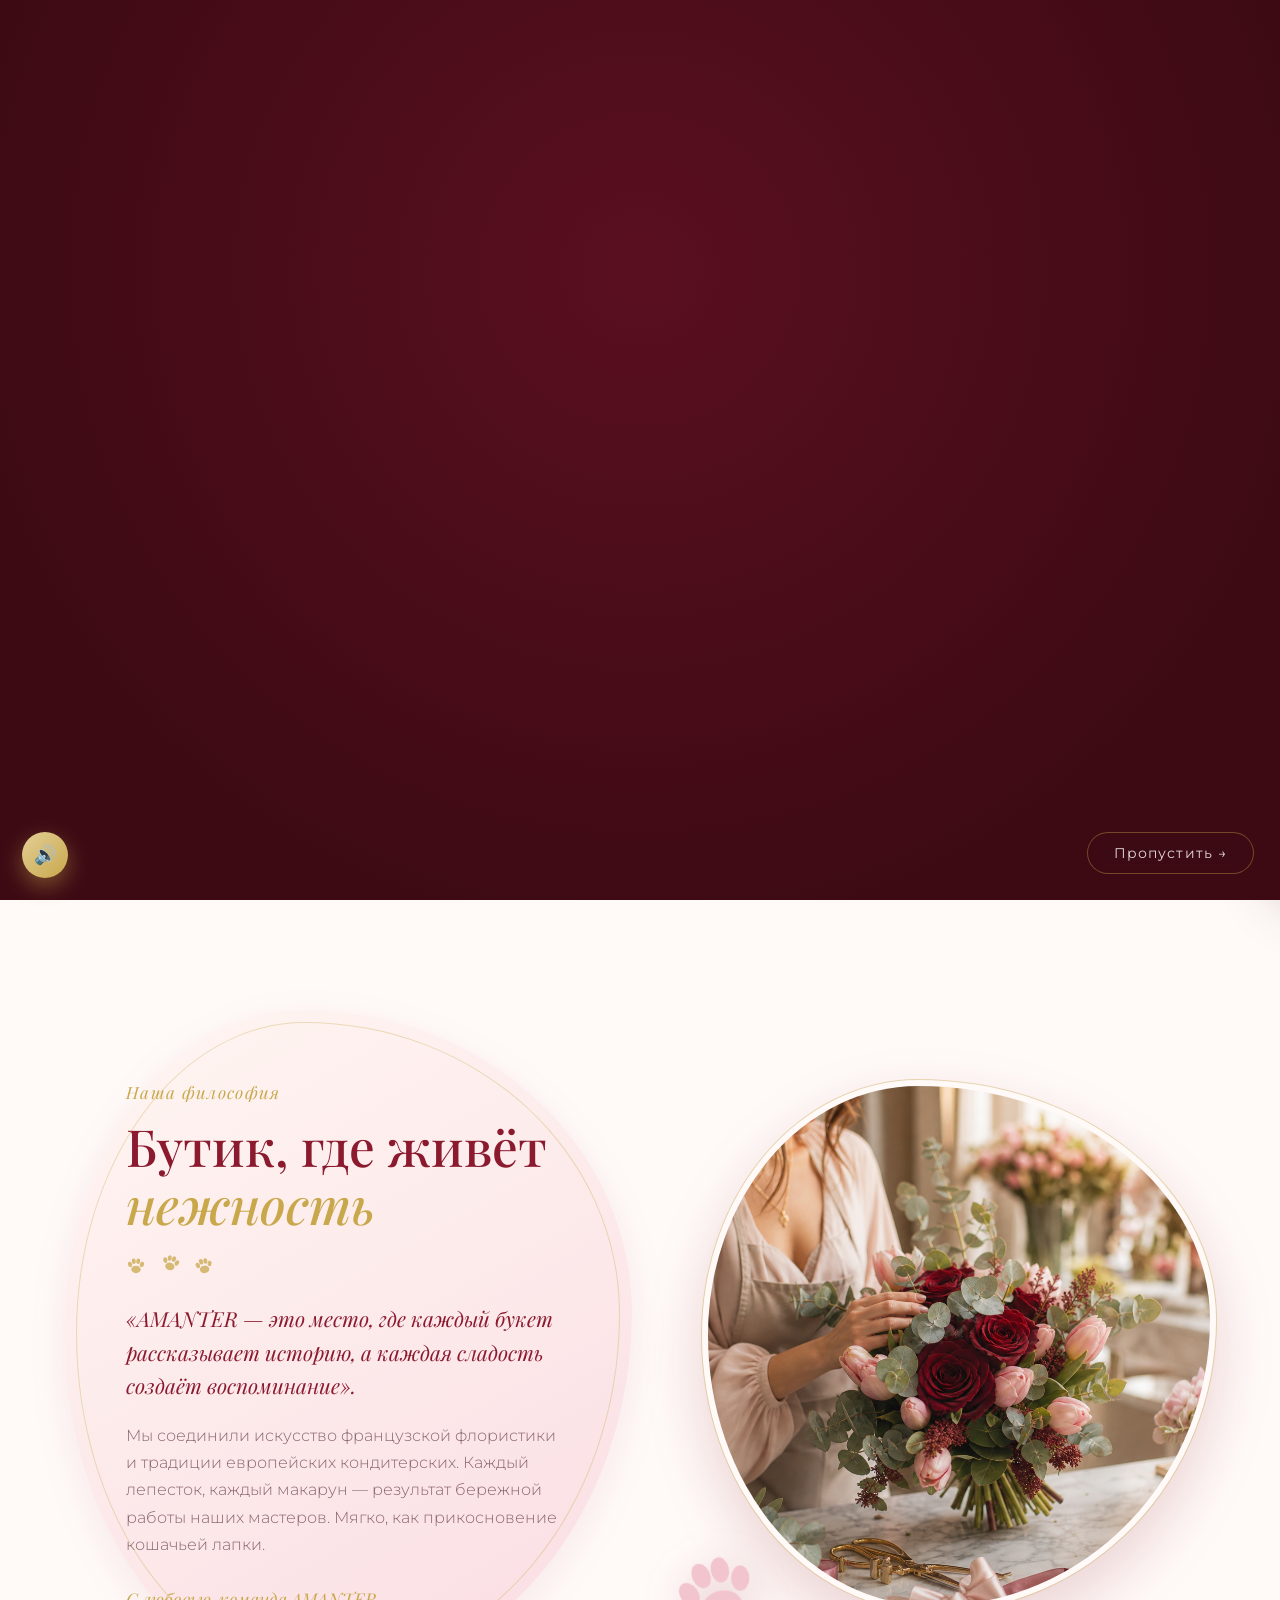
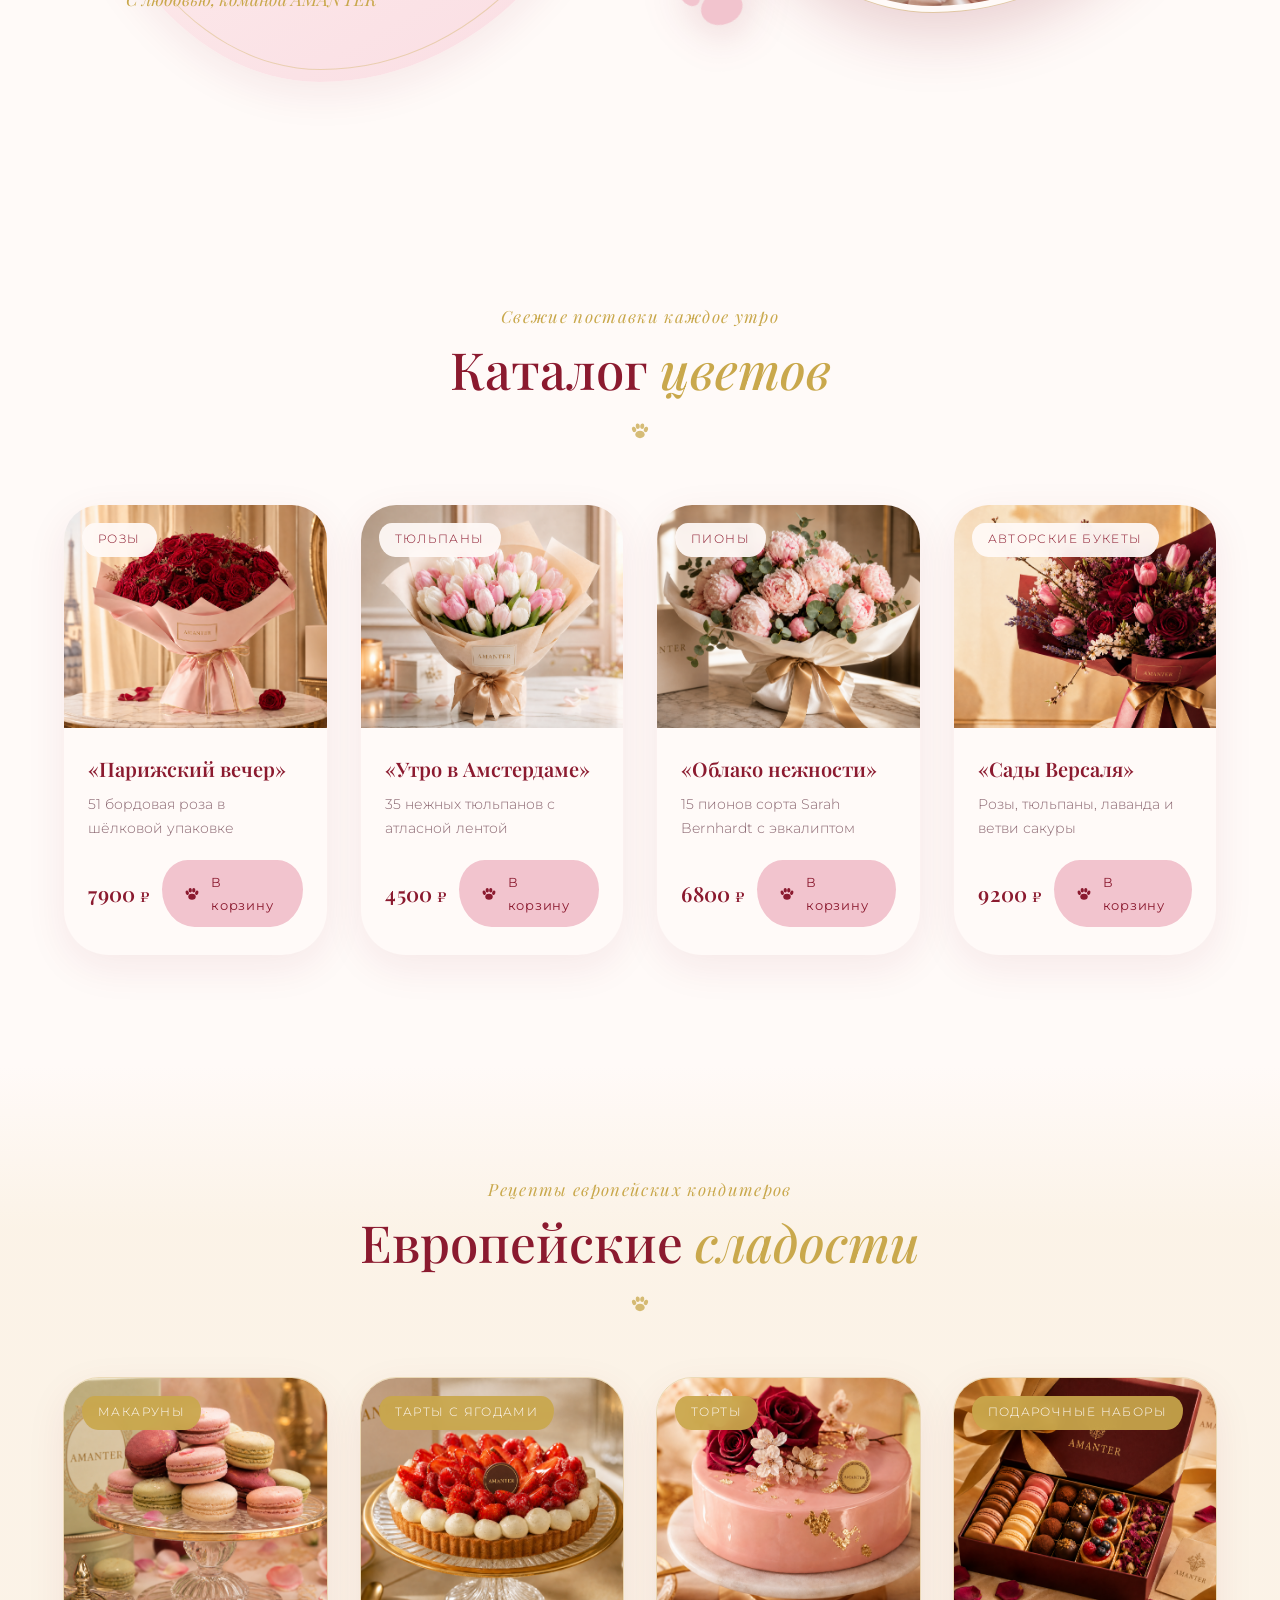
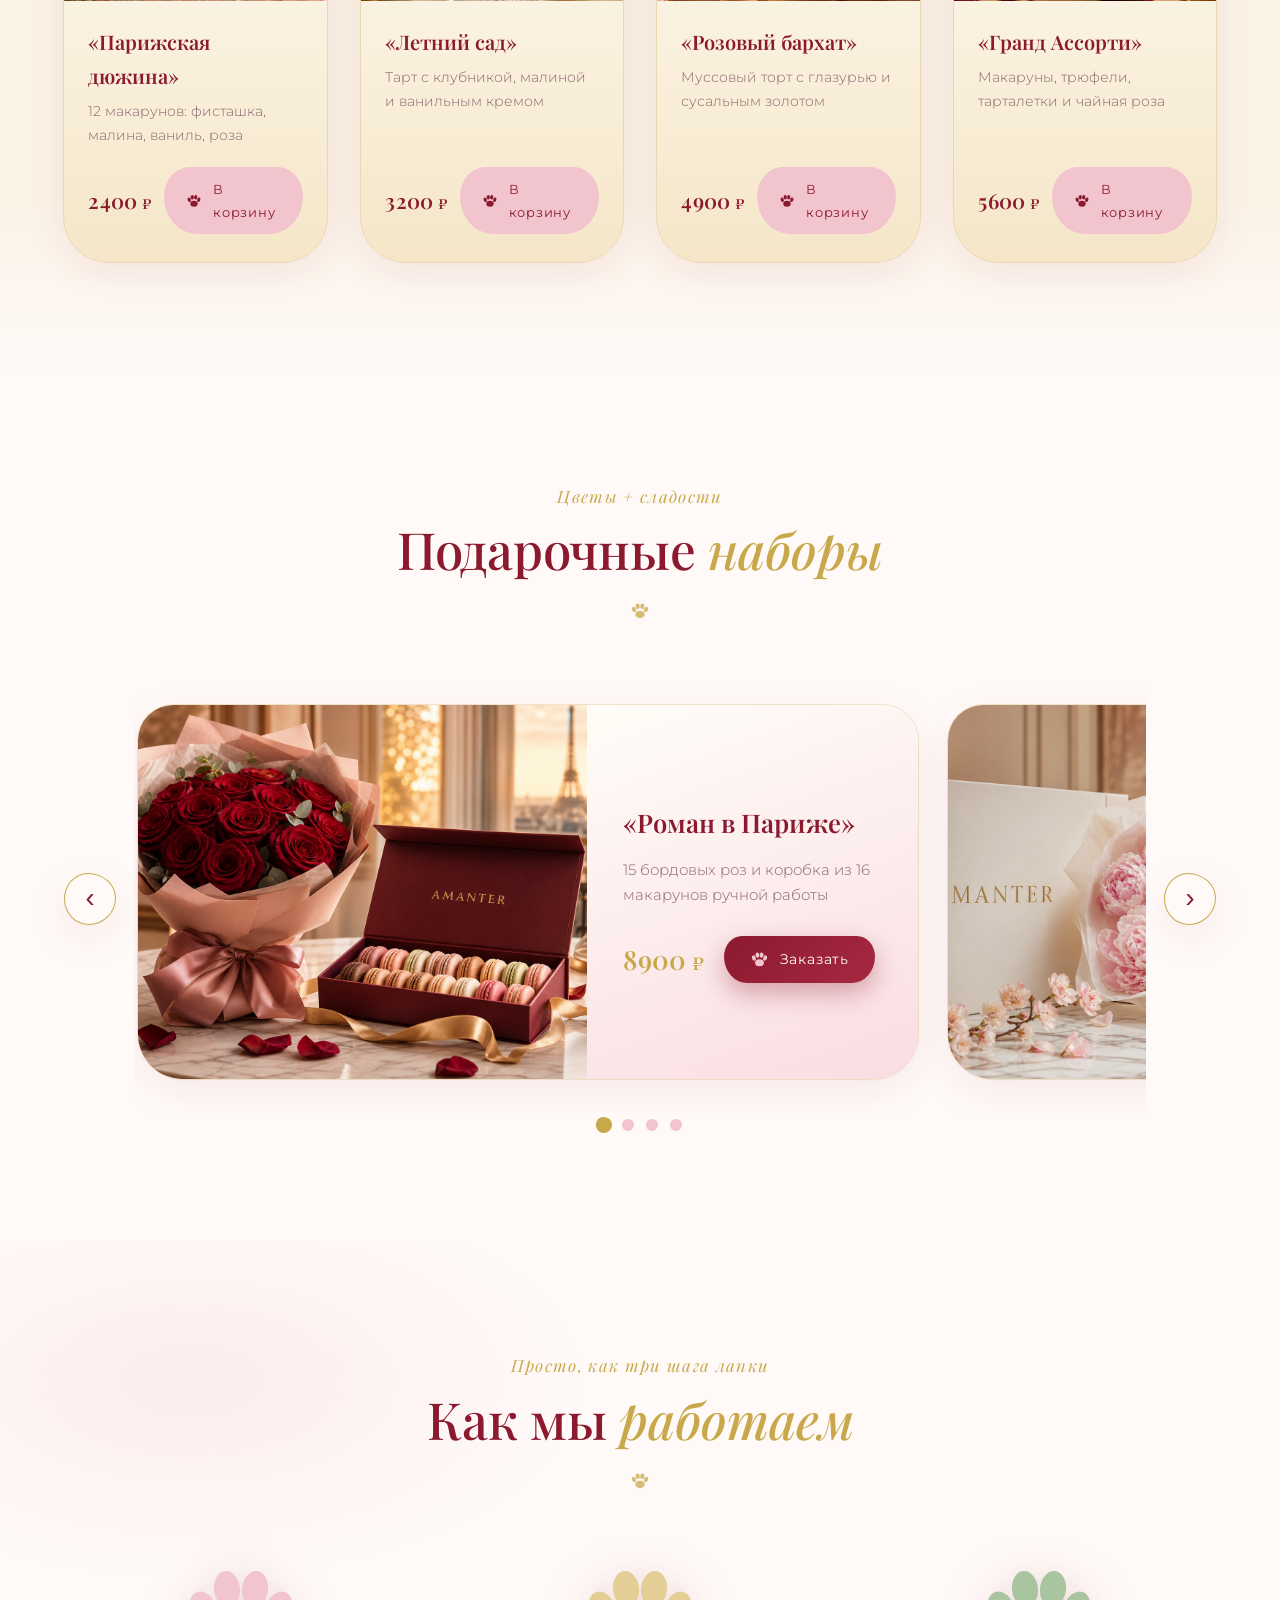
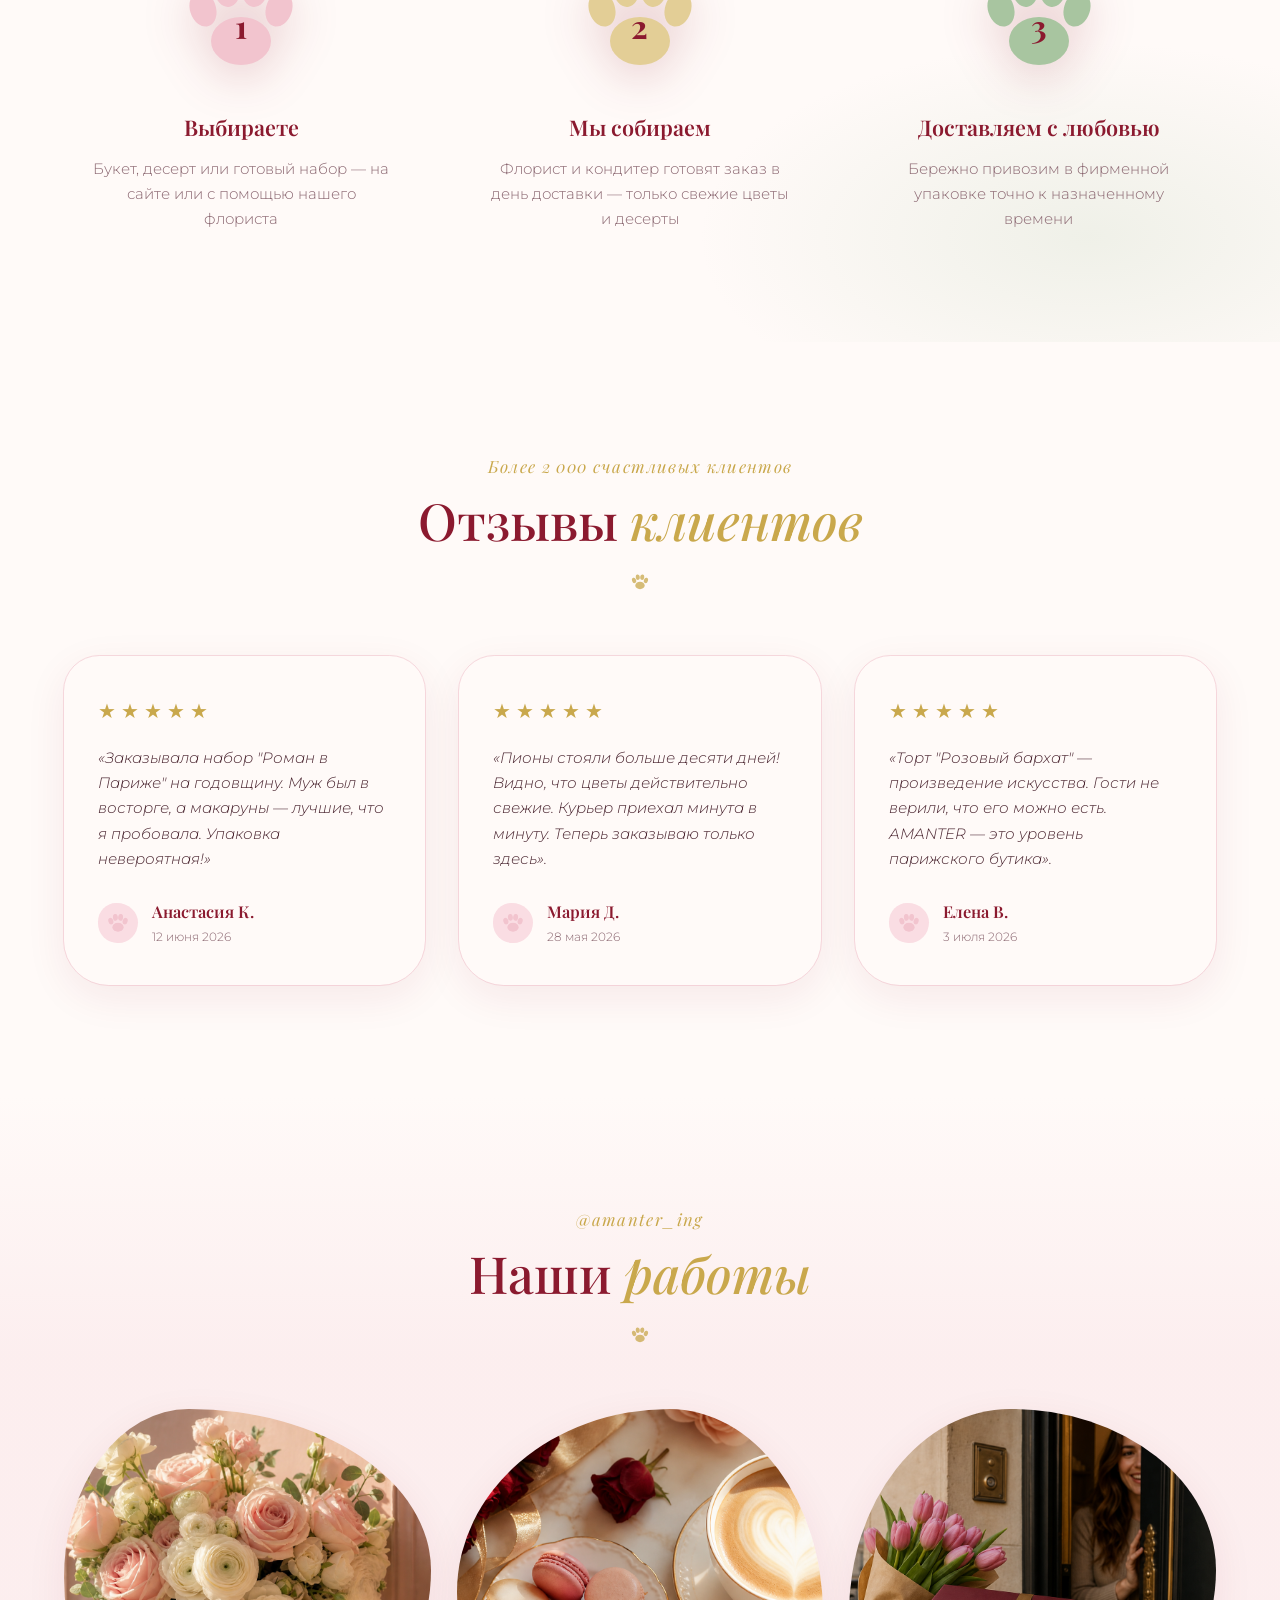
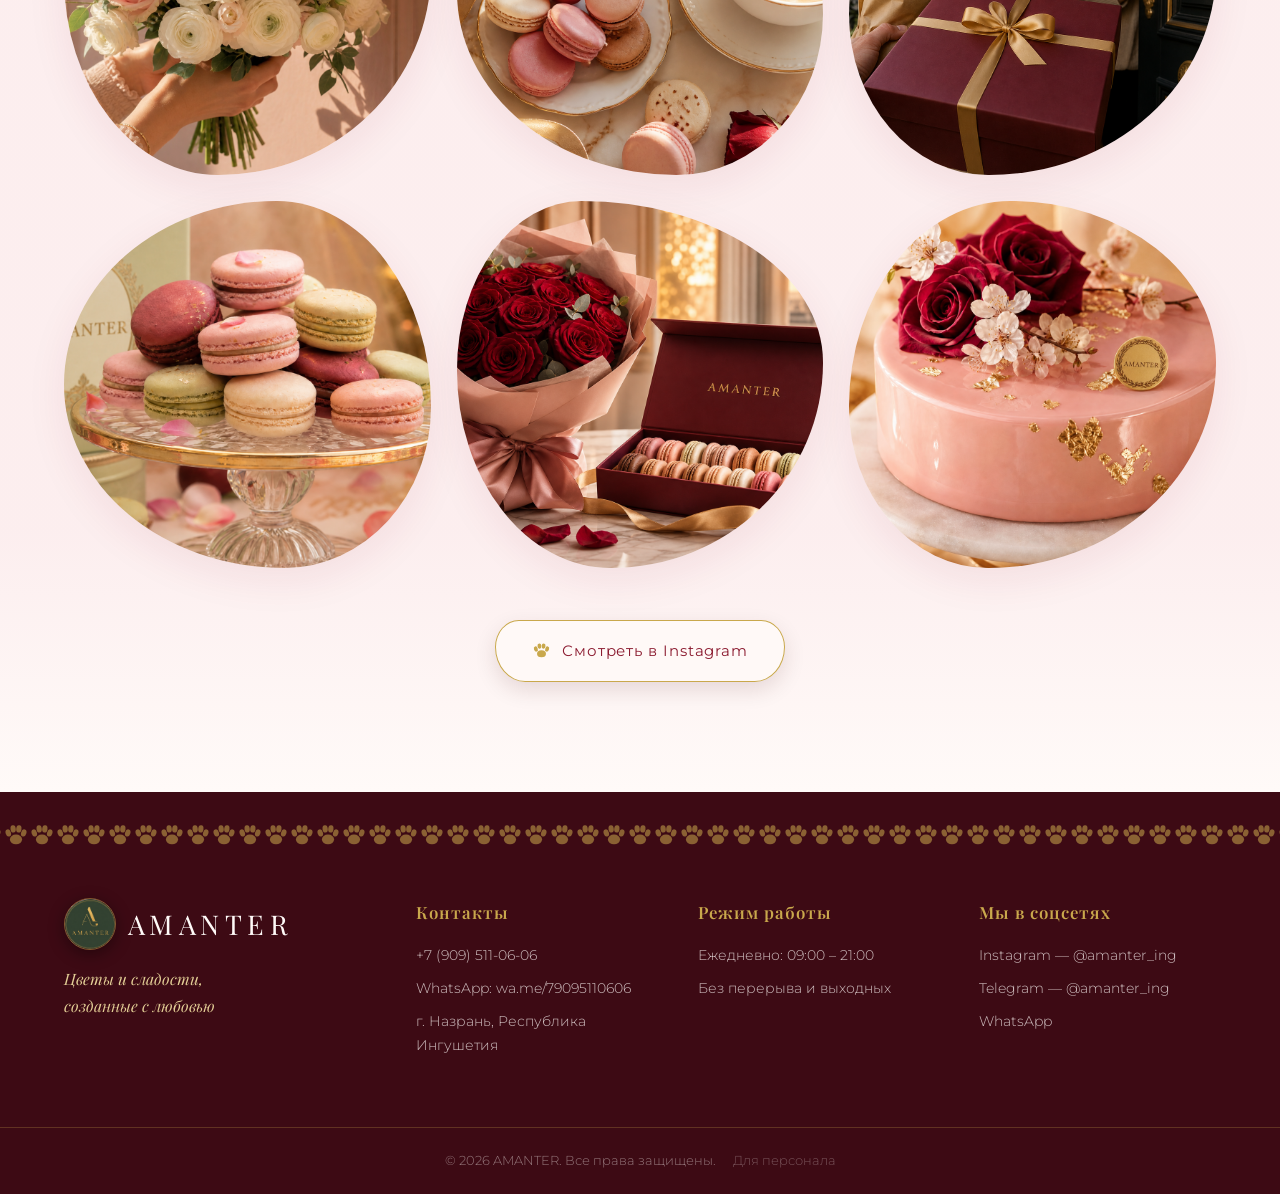
==== commit a99bddcd: "feat: update site title, description, and social links for AMANTER in Nazran Co-authored-by: AK proj" ====
--- a/index.html
+++ b/index.html
@@ -3,8 +3,58 @@
 <head>
   <meta charset="UTF-8">
   <meta name="viewport" content="width=device-width, initial-scale=1.0">
-  <title>AMANTER — Премиальные цветы и европейские сладости</title>
-  <meta name="description" content="AMANTER — бутик премиальных цветов и европейских сладостей. Букеты, макаруны, торты и подарочные наборы с доставкой.">
+  <title>AMANTER — Цветы, корзины со сладостями и подарочные боксы в Назрани</title>
+  <meta name="description" content="AMANTER — цветы, корзины со сладостями и подарочные боксы в Назрани (Республика Ингушетия). Работаем ежедневно с 09:00 до 21:00 без выходных. Заказ через WhatsApp +7 (909) 511-06-06.">
+  <meta name="keywords" content="цветы Назрань, букеты Назрань, доставка цветов Ингушетия, корзины со сладостями, подарочные боксы, подарки Назрань, AMANTER, amanter">
+  <link rel="canonical" href="https://amanter.ru/">
+  <meta name="robots" content="index, follow">
+  <meta name="geo.region" content="RU-IN">
+  <meta name="geo.placename" content="Назрань">
+
+  <!-- Open Graph -->
+  <meta property="og:type" content="website">
+  <meta property="og:site_name" content="AMANTER">
+  <meta property="og:title" content="AMANTER — Цветы, корзины со сладостями и подарочные боксы в Назрани">
+  <meta property="og:description" content="Цветы, корзины со сладостями и подарочные боксы в Назрани. Ежедневно с 09:00 до 21:00. Заказ: WhatsApp +7 (909) 511-06-06.">
+  <meta property="og:url" content="https://amanter.ru/">
+  <meta property="og:image" content="https://amanter.ru/assets/logo.png">
+  <meta property="og:locale" content="ru_RU">
+
+  <!-- Twitter -->
+  <meta name="twitter:card" content="summary_large_image">
+  <meta name="twitter:title" content="AMANTER — Цветы и подарки в Назрани">
+  <meta name="twitter:description" content="Цветы, корзины со сладостями и подарочные боксы. Назрань, Республика Ингушетия. Ежедневно 09:00–21:00.">
+  <meta name="twitter:image" content="https://amanter.ru/assets/logo.png">
+
+  <!-- Structured Data: LocalBusiness -->
+  <script type="application/ld+json">
+  {
+    "@context": "https://schema.org",
+    "@type": "Florist",
+    "name": "AMANTER",
+    "url": "https://amanter.ru/",
+    "image": "https://amanter.ru/assets/logo.png",
+    "description": "Цветы, корзины со сладостями и подарочные боксы в Назрани.",
+    "telephone": "+79095110606",
+    "address": {
+      "@type": "PostalAddress",
+      "addressLocality": "Назрань",
+      "addressRegion": "Республика Ингушетия",
+      "addressCountry": "RU"
+    },
+    "openingHoursSpecification": {
+      "@type": "OpeningHoursSpecification",
+      "dayOfWeek": ["Monday","Tuesday","Wednesday","Thursday","Friday","Saturday","Sunday"],
+      "opens": "09:00",
+      "closes": "21:00"
+    },
+    "sameAs": [
+      "https://instagram.com/amanter_ing",
+      "https://t.me/amanter_ing",
+      "https://wa.me/79095110606"
+    ]
+  }
+  </script>
   <link rel="preconnect" href="https://fonts.googleapis.com">
   <link rel="preconnect" href="https://fonts.gstatic.com" crossorigin>
   <link href="https://fonts.googleapis.com/css2?family=Playfair+Display:ital,wght@0,400;0,500;0,600;0,700;1,400;1,500&family=Cormorant+Garamond:ital,wght@0,400;0,500;0,600;1,400;1,500&family=Montserrat:ital,wght@0,300;0,400;0,500;1,300&display=swap" rel="stylesheet">
@@ -266,7 +316,7 @@
     <section class="insta section" id="insta">
       <div class="container">
         <div class="section-head reveal">
-          <p class="section-eyebrow">@amanter.boutique</p>
+          <p class="section-eyebrow">@amanter_ing</p>
           <h2 class="section-title">Наши <em>работы</em></h2>
           <div class="paw-divider" aria-hidden="true">
             <svg viewBox="0 0 64 64"><use href="#paw-shape"/></svg>
@@ -274,7 +324,7 @@
         </div>
         <div class="insta__grid reveal" id="instaGrid"></div>
         <div class="insta__cta reveal">
-          <a class="btn btn--ghost btn--darktext" href="https://instagram.com" target="_blank" rel="noopener">
+          <a class="btn btn--ghost btn--darktext" href="https://instagram.com/amanter_ing" target="_blank" rel="noopener">
             <svg viewBox="0 0 64 64" class="btn-paw-icon"><use href="#paw-shape"/></svg>
             Смотреть в Instagram
           </a>
@@ -297,19 +347,18 @@
       <div class="footer__col">
         <h4>Контакты</h4>
         <a href="tel:+79095110606">+7 (909) 511-06-06</a>
-        <a href="mailto:hello@amanter.ru">hello@amanter.ru</a>
-        <p>г. Москва, ул. Цветочная, 7</p>
+        <a href="https://wa.me/79095110606" target="_blank" rel="noopener">WhatsApp: wa.me/79095110606</a>
+        <p>г. Назрань, Республика Ингушетия</p>
       </div>
       <div class="footer__col">
         <h4>Режим работы</h4>
-        <p>Пн–Пт: 9:00 – 21:00</p>
-        <p>Сб–Вс: 10:00 – 20:00</p>
-        <p>Доставка — ежедневно</p>
+        <p>Ежедневно: 09:00 – 21:00</p>
+        <p>Без перерыва и выходных</p>
       </div>
       <div class="footer__col">
         <h4>Мы в соцсетях</h4>
-        <a href="https://instagram.com" target="_blank" rel="noopener">Instagram</a>
-        <a href="https://t.me" target="_blank" rel="noopener">Telegram</a>
+        <a href="https://instagram.com/amanter_ing" target="_blank" rel="noopener">Instagram — @amanter_ing</a>
+        <a href="https://t.me/amanter_ing" target="_blank" rel="noopener">Telegram — @amanter_ing</a>
         <a href="https://wa.me/79095110606" target="_blank" rel="noopener">WhatsApp</a>
       </div>
     </div>
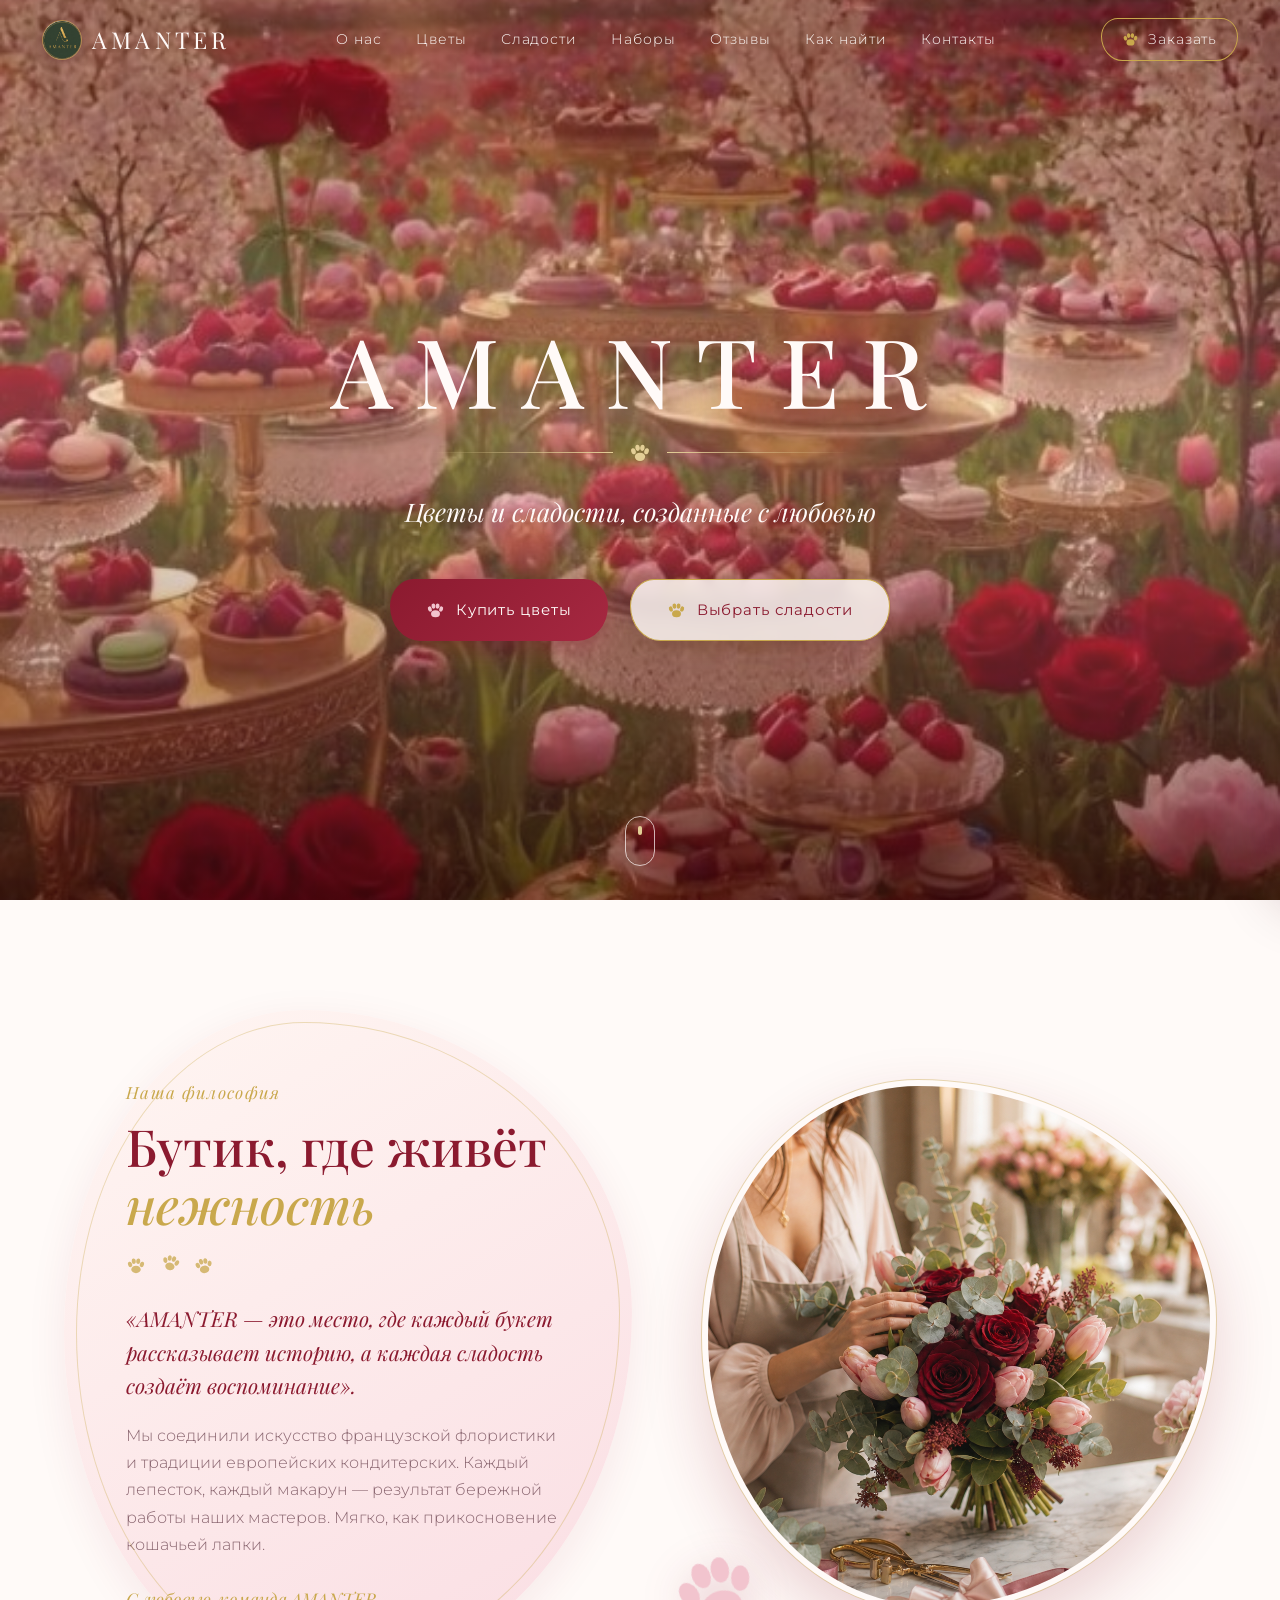
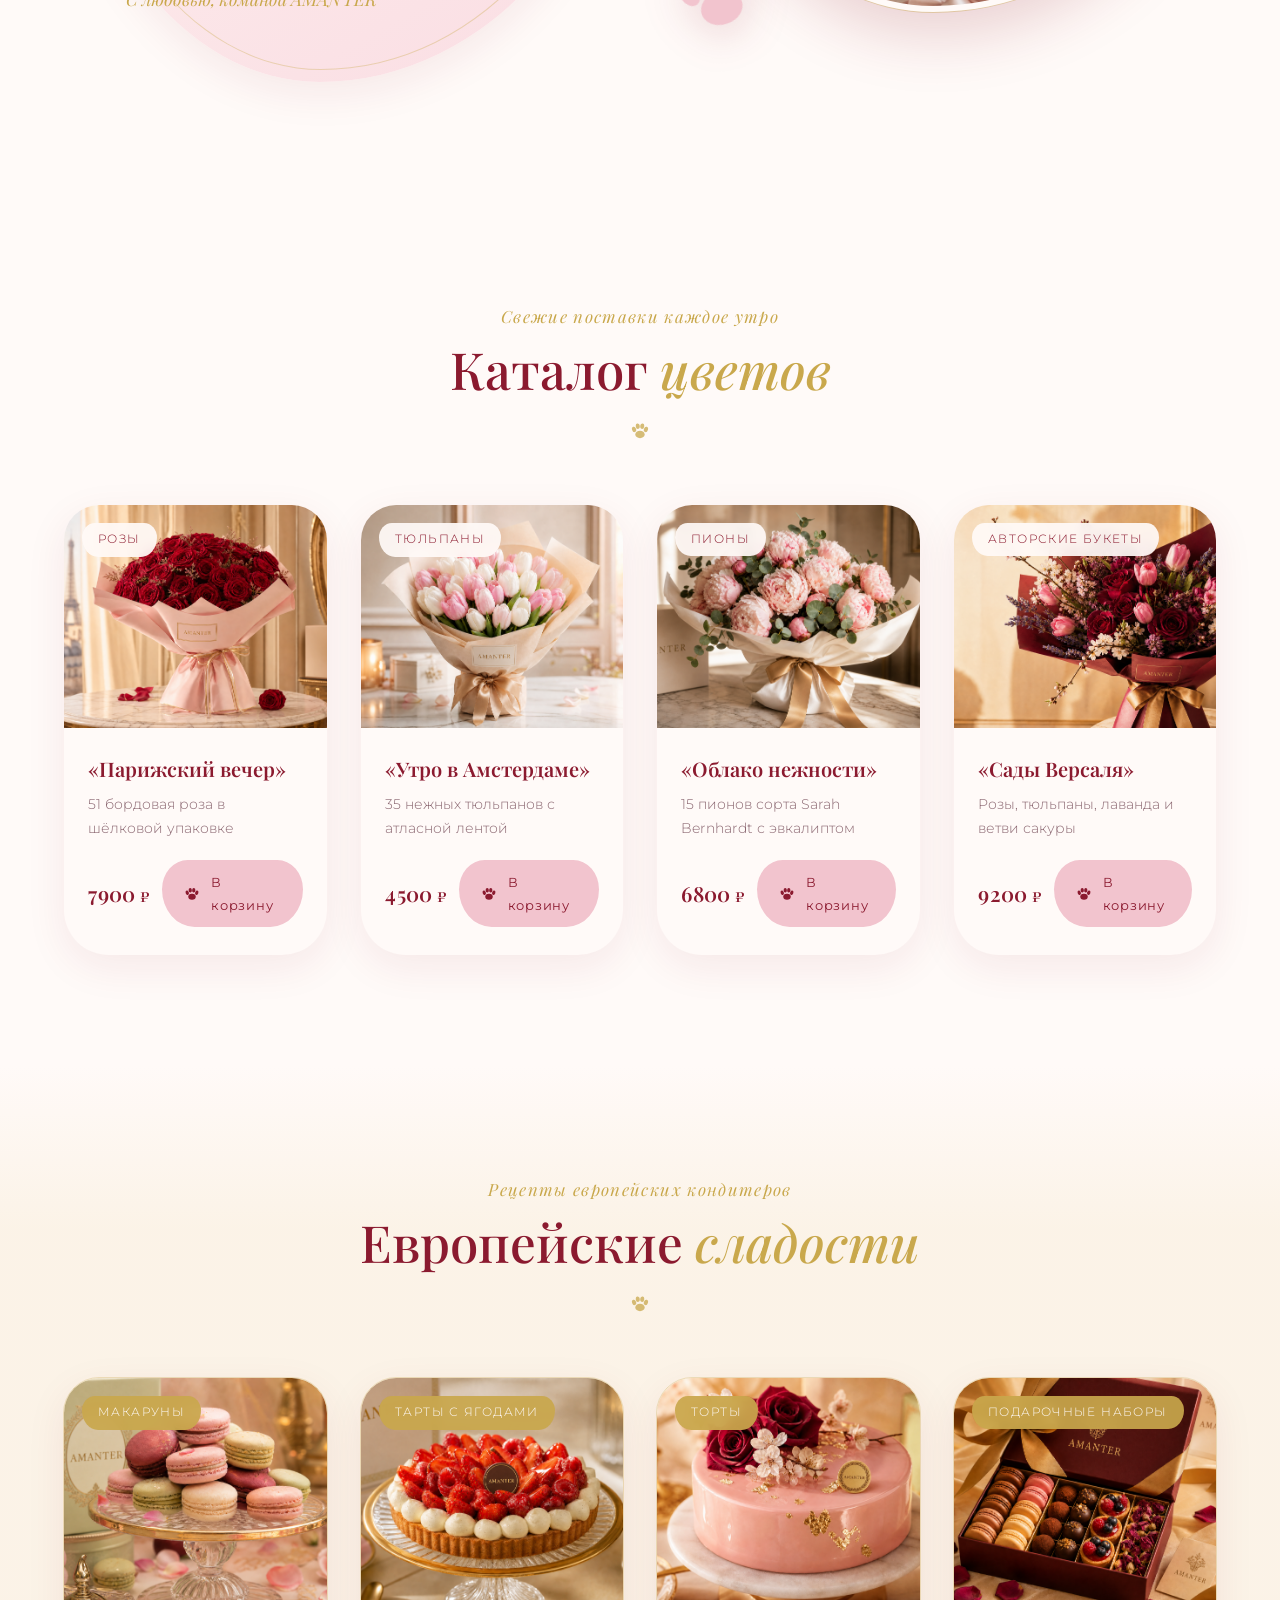
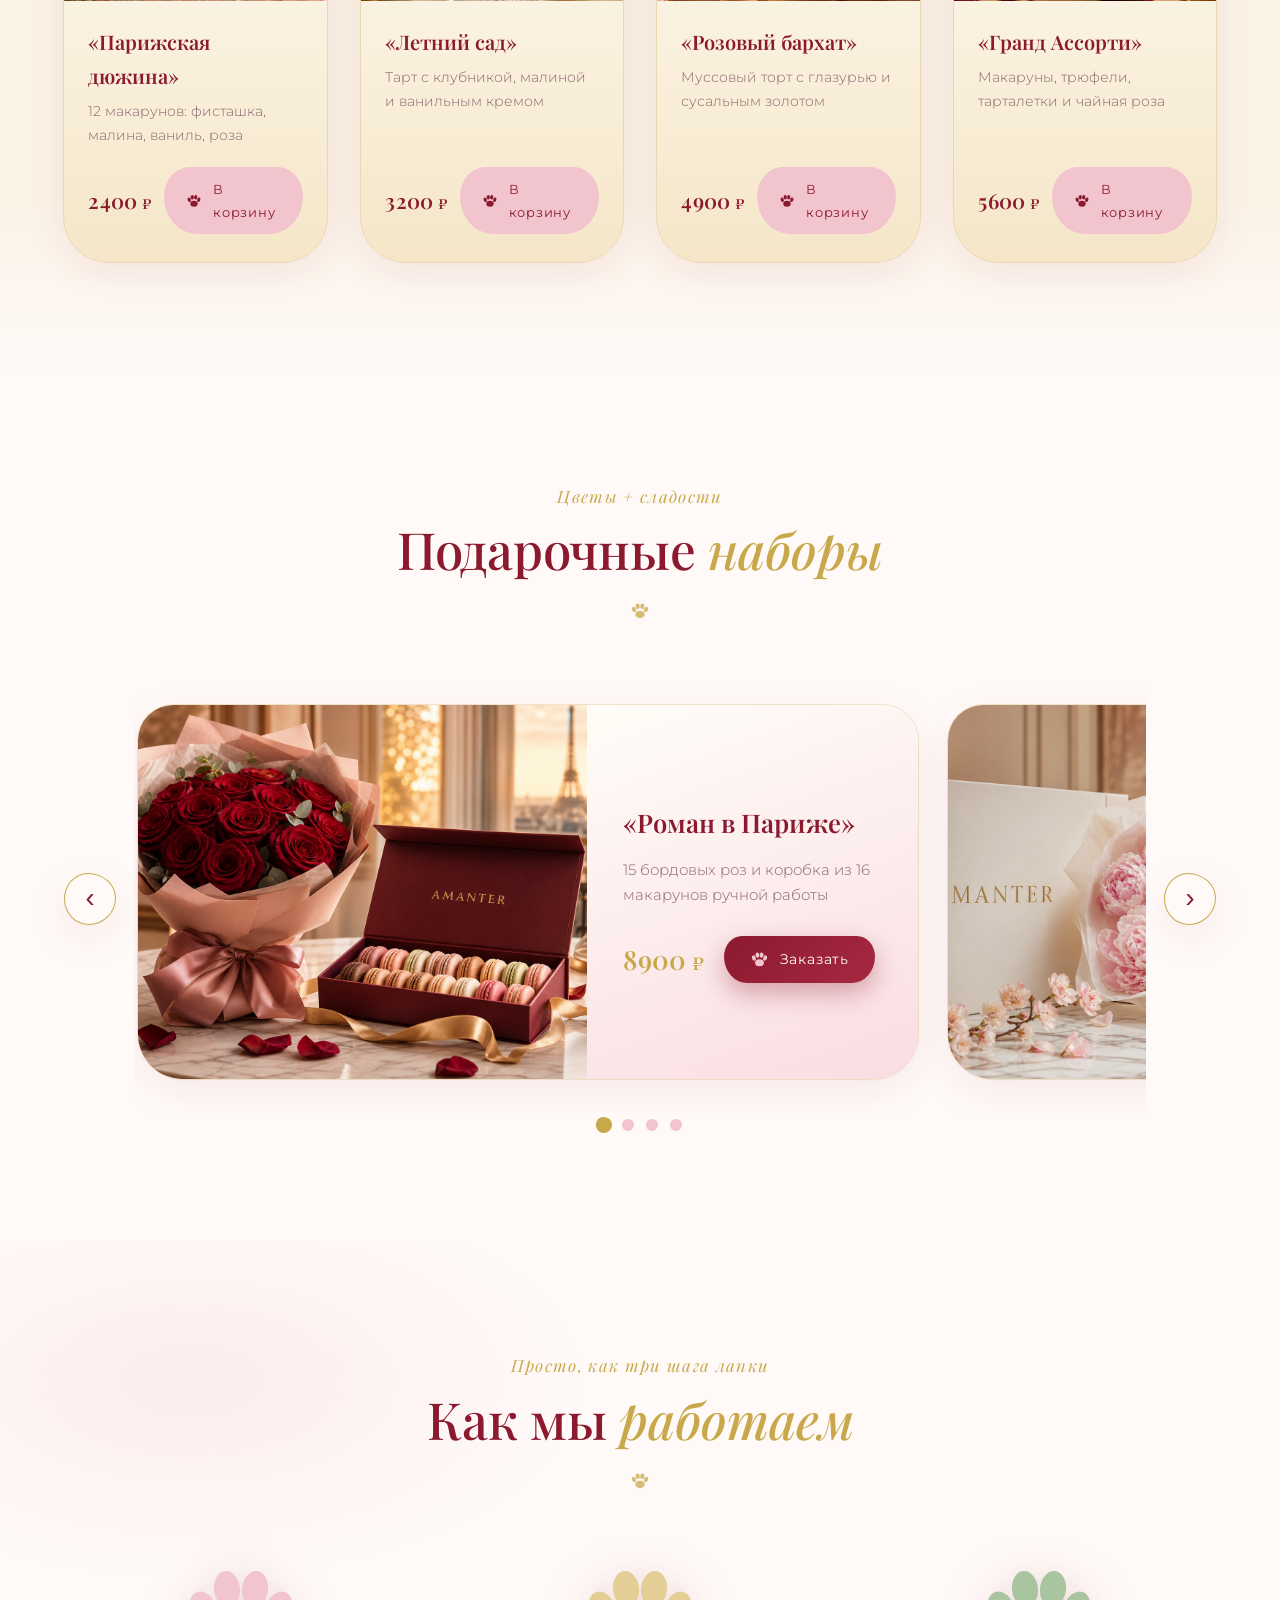
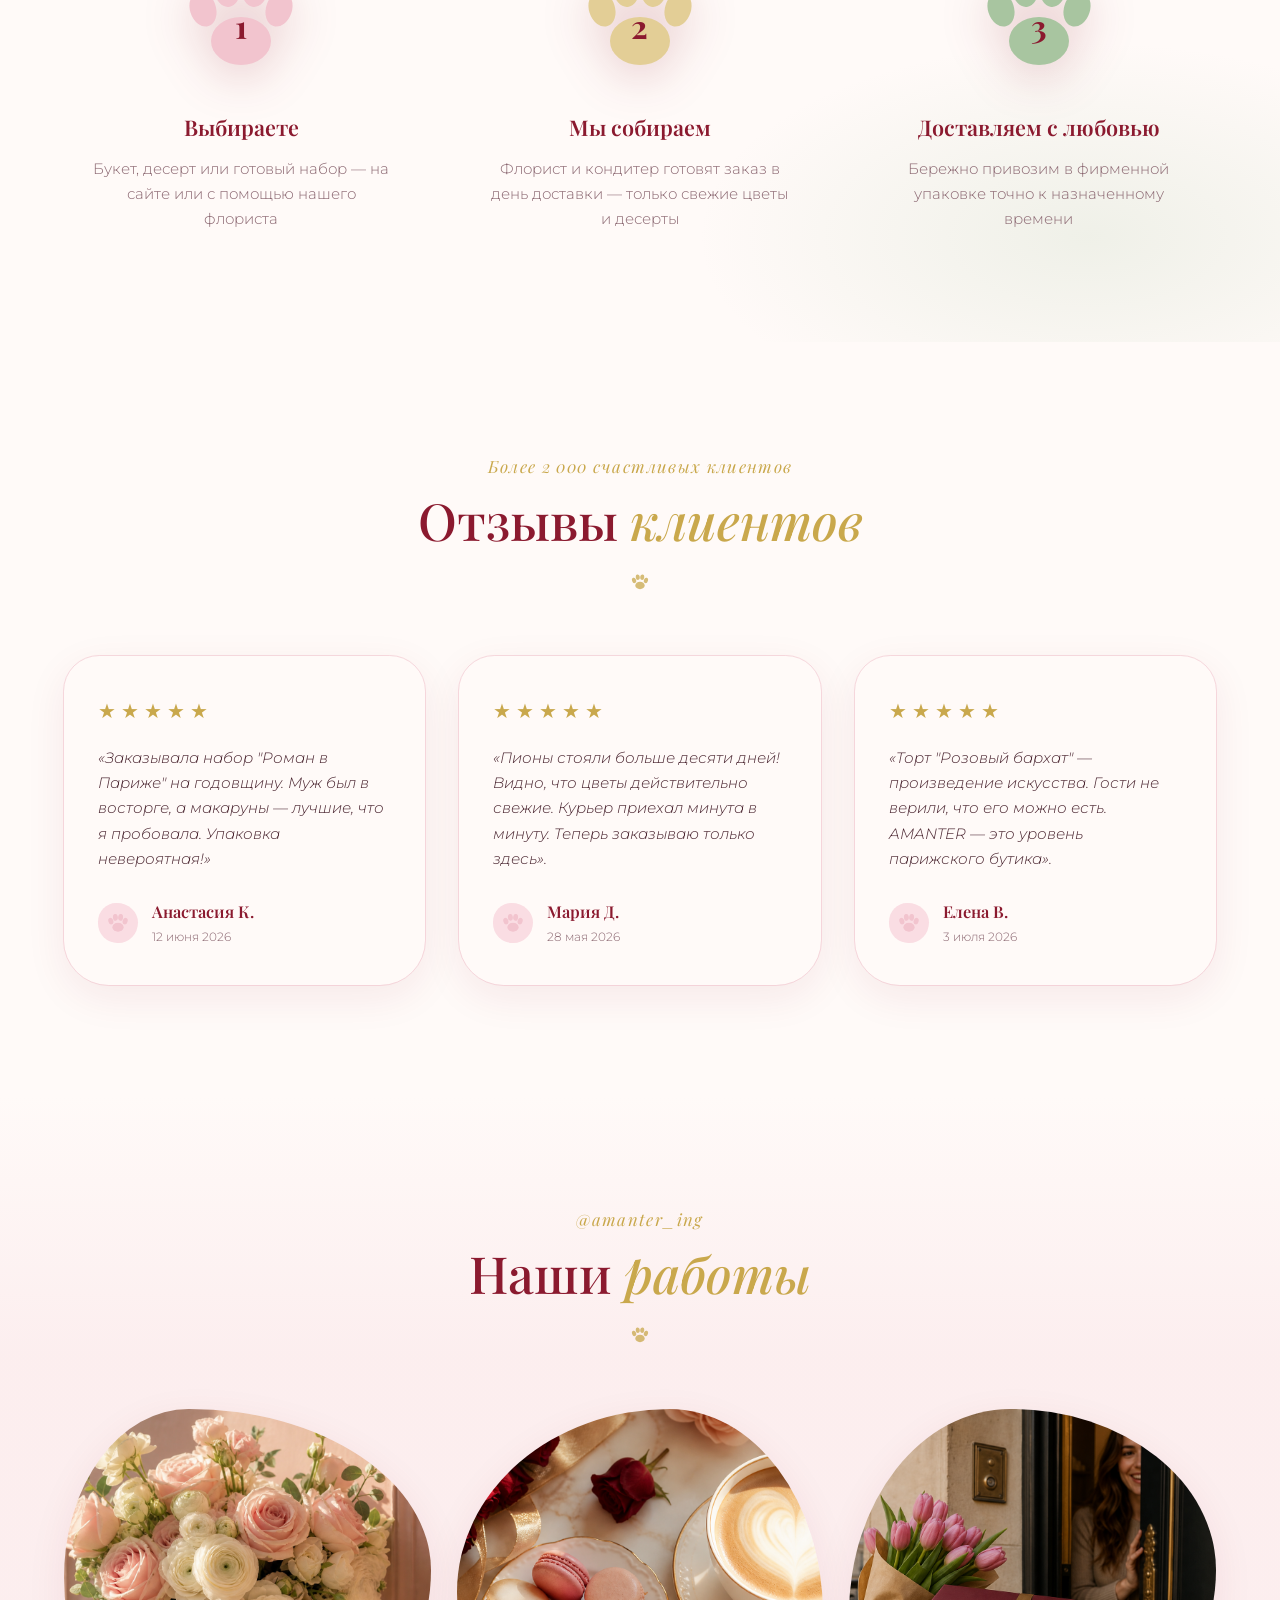
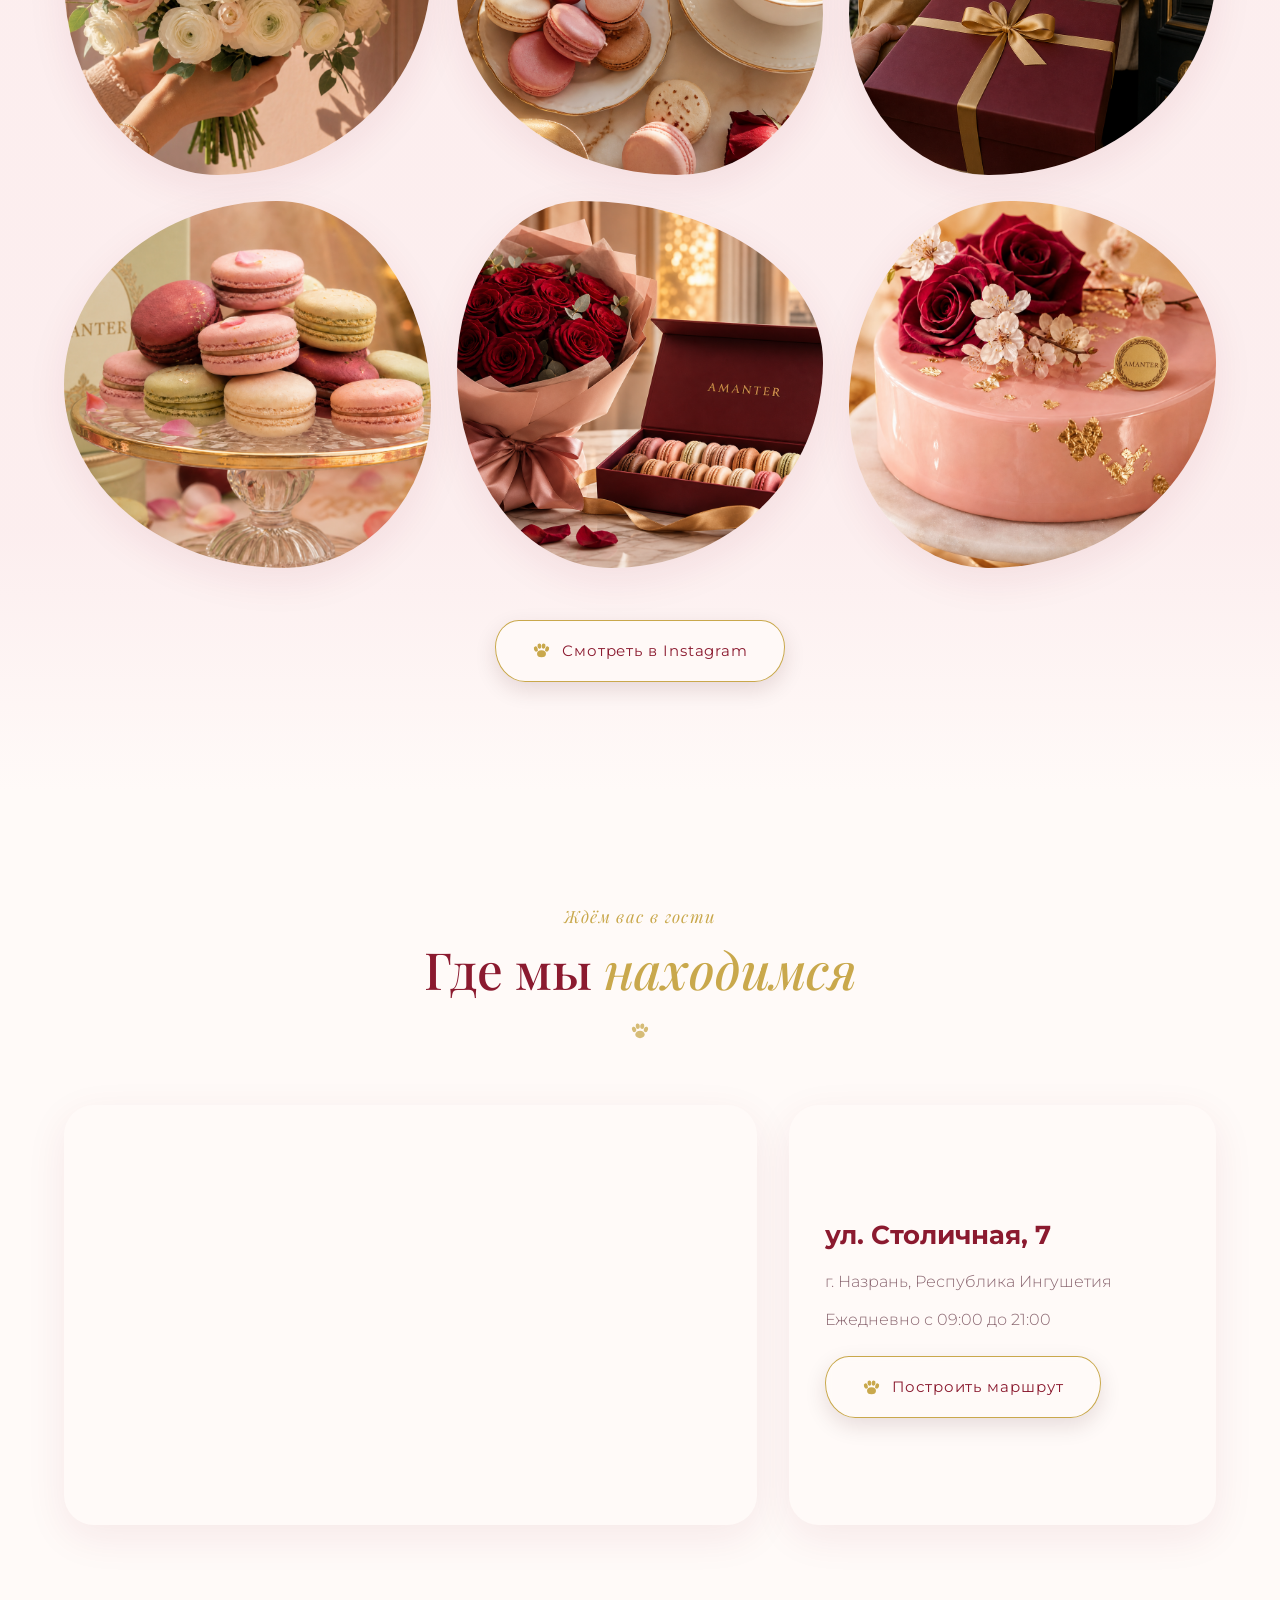
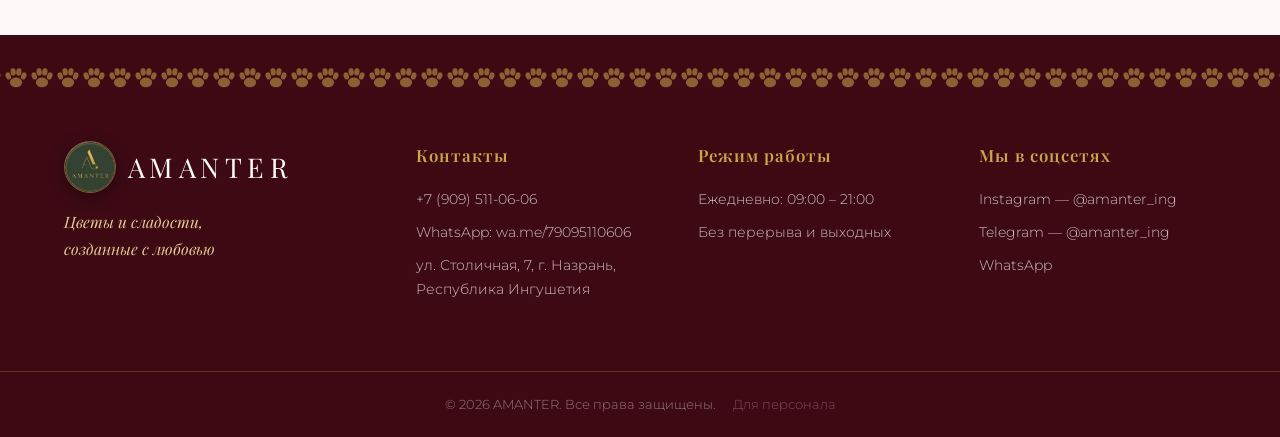
==== commit 7b7733fa: "feat: add map section and update address details Co-authored-by: AK project <132359965+TETRIX8@users" ====
--- a/index.html
+++ b/index.html
@@ -38,6 +38,8 @@
     "telephone": "+79095110606",
     "address": {
       "@type": "PostalAddress",
+      "streetAddress": "ул. Столичная, 7",
+      "postalCode": "386102",
       "addressLocality": "Назрань",
       "addressRegion": "Республика Ингушетия",
       "addressCountry": "RU"
@@ -94,8 +96,9 @@
       <a href="#flowers">Цветы</a>
       <a href="#sweets">Сладости</a>
       <a href="#sets">Наборы</a>
-      <a href="#reviews">Отзывы</a>
-      <a href="#contacts">Контакты</a>
+        <a href="#reviews">Отзывы</a>
+        <a href="#map">Как найти</a>
+        <a href="#contacts">Контакты</a>
     </nav>
     <a class="nav__cart" href="https://wa.me/79095110606?text=%D0%97%D0%B4%D1%80%D0%B0%D0%B2%D1%81%D1%82%D0%B2%D1%83%D0%B9%D1%82%D0%B5!%20%D0%A5%D0%BE%D1%87%D1%83%20%D1%81%D0%B4%D0%B5%D0%BB%D0%B0%D1%82%D1%8C%20%D0%B7%D0%B0%D0%BA%D0%B0%D0%B7%20%D0%B2%20AMANTER" target="_blank" rel="noopener" aria-label="Заказать в WhatsApp">
       <svg viewBox="0 0 64 64"><use href="#paw-shape"/></svg>
@@ -120,6 +123,7 @@
       <a href="#sets"><svg viewBox="0 0 64 64"><use href="#paw-shape"/></svg>Наборы</a>
       <a href="#reviews"><svg viewBox="0 0 64 64"><use href="#paw-shape"/></svg>Отзывы</a>
       <a href="#insta"><svg viewBox="0 0 64 64"><use href="#paw-shape"/></svg>Наши работы</a>
+      <a href="#map"><svg viewBox="0 0 64 64"><use href="#paw-shape"/></svg>Как найти</a>
       <a href="#contacts"><svg viewBox="0 0 64 64"><use href="#paw-shape"/></svg>Контакты</a>
     </nav>
     <a class="drawer__wa" href="https://wa.me/79095110606?text=%D0%97%D0%B4%D1%80%D0%B0%D0%B2%D1%81%D1%82%D0%B2%D1%83%D0%B9%D1%82%D0%B5!%20%D0%A5%D0%BE%D1%87%D1%83%20%D1%81%D0%B4%D0%B5%D0%BB%D0%B0%D1%82%D1%8C%20%D0%B7%D0%B0%D0%BA%D0%B0%D0%B7%20%D0%B2%20AMANTER" target="_blank" rel="noopener">
@@ -331,6 +335,37 @@
         </div>
       </div>
     </section>
+
+    <!-- ══════════ MAP ══════════ -->
+    <section class="map section" id="map">
+      <div class="container">
+        <div class="section-head reveal">
+          <p class="section-eyebrow">Ждём вас в гости</p>
+          <h2 class="section-title">Где мы <em>находимся</em></h2>
+          <div class="paw-divider" aria-hidden="true">
+            <svg viewBox="0 0 64 64"><use href="#paw-shape"/></svg>
+          </div>
+        </div>
+        <div class="map__wrap reveal">
+          <iframe
+            class="map__frame"
+            src="https://www.google.com/maps?q=43.1978148,44.7571379&hl=ru&z=16&output=embed"
+            title="AMANTER на карте — ул. Столичная, 7, Назрань"
+            loading="lazy"
+            allowfullscreen
+            referrerpolicy="no-referrer-when-downgrade"></iframe>
+          <div class="map__info">
+            <h3 class="map__address">ул. Столичная, 7</h3>
+            <p class="map__city">г. Назрань, Республика Ингушетия</p>
+            <p class="map__hours">Ежедневно с 09:00 до 21:00</p>
+            <a class="btn btn--ghost btn--darktext" href="https://maps.app.goo.gl/AwXB3HYPdyscuUMw5" target="_blank" rel="noopener">
+              <svg viewBox="0 0 64 64" class="btn-paw-icon"><use href="#paw-shape"/></svg>
+              Построить маршрут
+            </a>
+          </div>
+        </div>
+      </div>
+    </section>
   </main>
 
   <!-- ══════════ 9. FOOTER ══════════ -->
@@ -348,7 +383,7 @@
         <h4>Контакты</h4>
         <a href="tel:+79095110606">+7 (909) 511-06-06</a>
         <a href="https://wa.me/79095110606" target="_blank" rel="noopener">WhatsApp: wa.me/79095110606</a>
-        <p>г. Назрань, Республика Ингушетия</p>
+        <p>ул. Столичная, 7, г. Назрань,<br>Республика Ингушетия</p>
       </div>
       <div class="footer__col">
         <h4>Режим работы</h4>
--- a/css/style.css
+++ b/css/style.css
@@ -1093,6 +1093,54 @@
 .insta__cta { text-align: center; margin-top: 52px; }
 
 .btn--darktext { color: var(--bordeaux); }
+
+/* ═══════════ 8.5 MAP ═══════════ */
+
+.map__wrap {
+  display: flex;
+  align-items: stretch;
+  gap: 32px;
+}
+
+.map__frame {
+  flex: 1 1 62%;
+  min-height: 420px;
+  border: 0;
+  border-radius: 30px;
+  box-shadow: var(--shadow-soft);
+}
+
+.map__info {
+  flex: 1 1 38%;
+  display: flex;
+  flex-direction: column;
+  justify-content: center;
+  align-items: flex-start;
+  gap: 14px;
+  padding: 40px 36px;
+  background: var(--white, #fff);
+  border-radius: 30px;
+  box-shadow: var(--shadow-soft);
+}
+
+.map__address {
+  font-size: 1.6rem;
+  color: var(--bordeaux);
+}
+
+.map__city,
+.map__hours {
+  color: var(--text-light);
+  line-height: 1.5;
+}
+
+.map__info .btn { margin-top: 10px; }
+
+@media (max-width: 860px) {
+  .map__wrap { flex-direction: column; }
+  .map__frame { min-height: 320px; width: 100%; }
+  .map__info { width: 100%; padding: 30px 24px; }
+}
 
 /* ═══════════ 9. FOOTER ═══════════ */
 
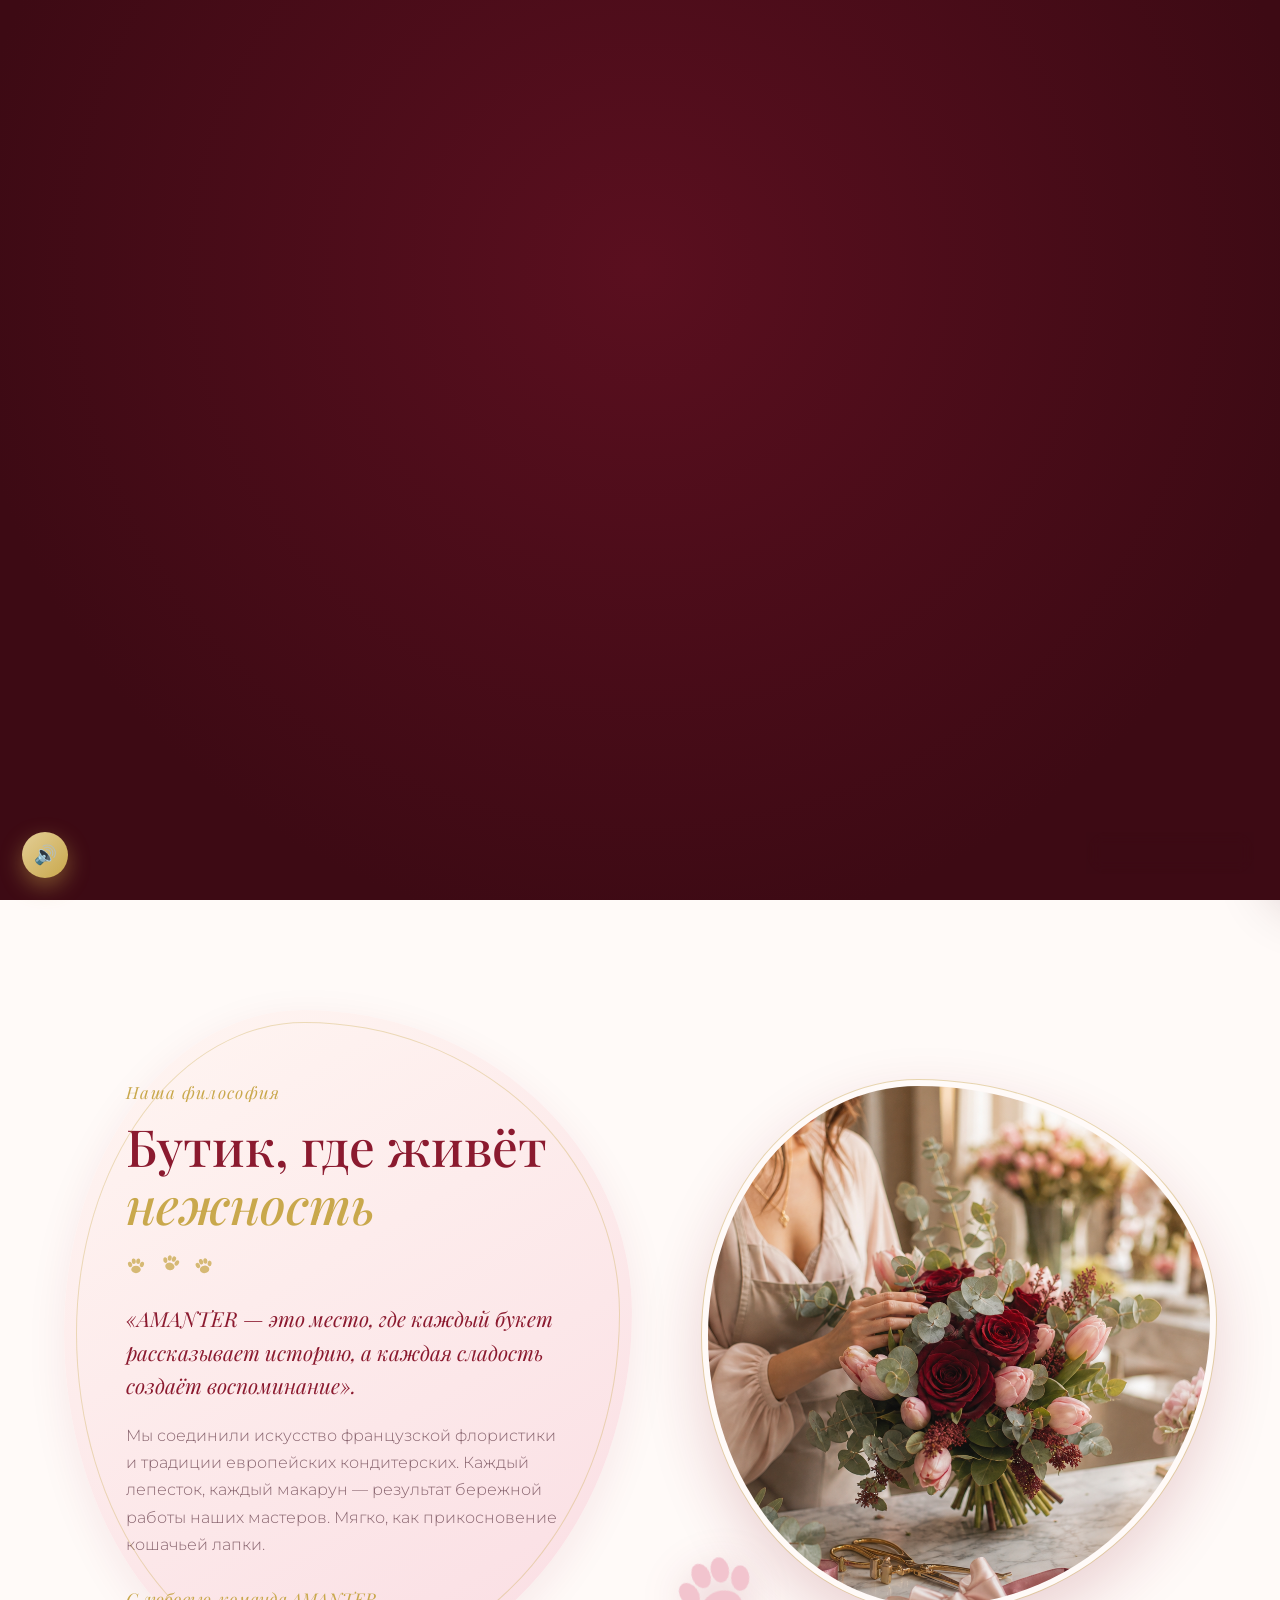
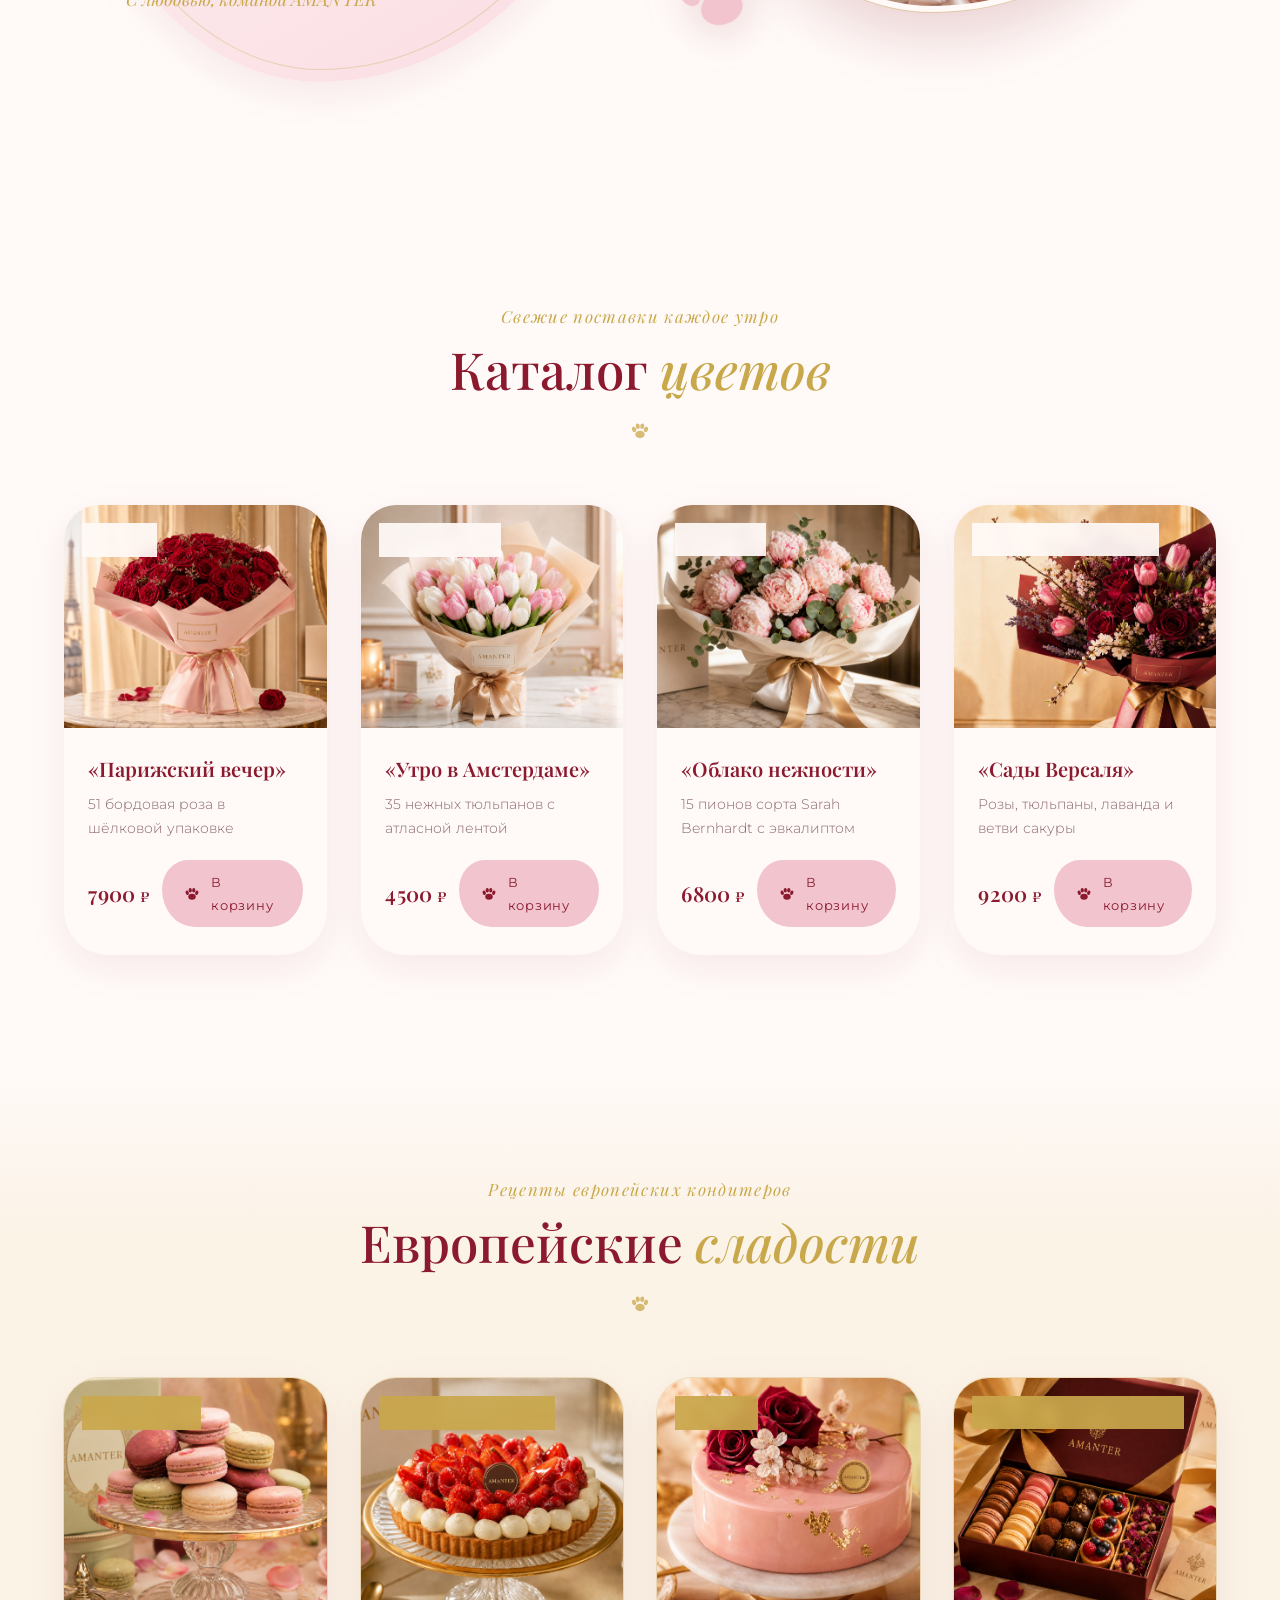
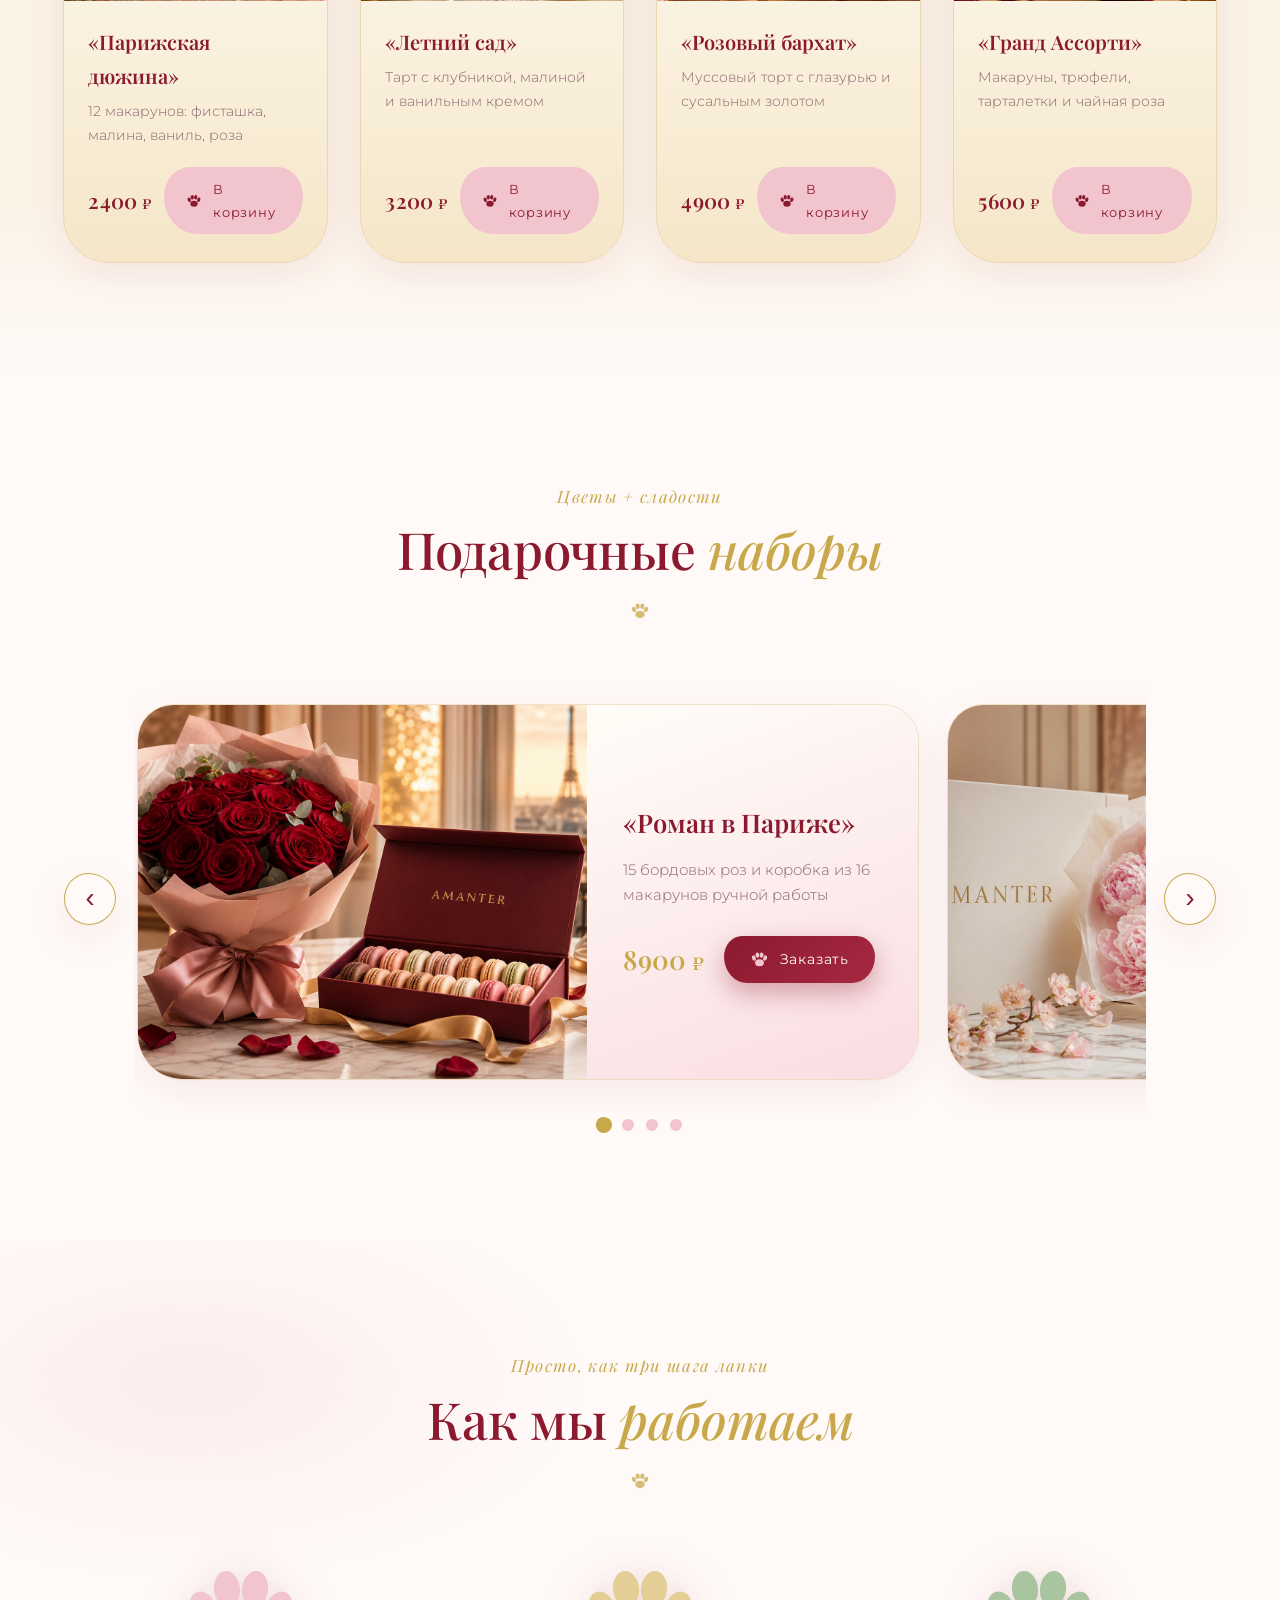
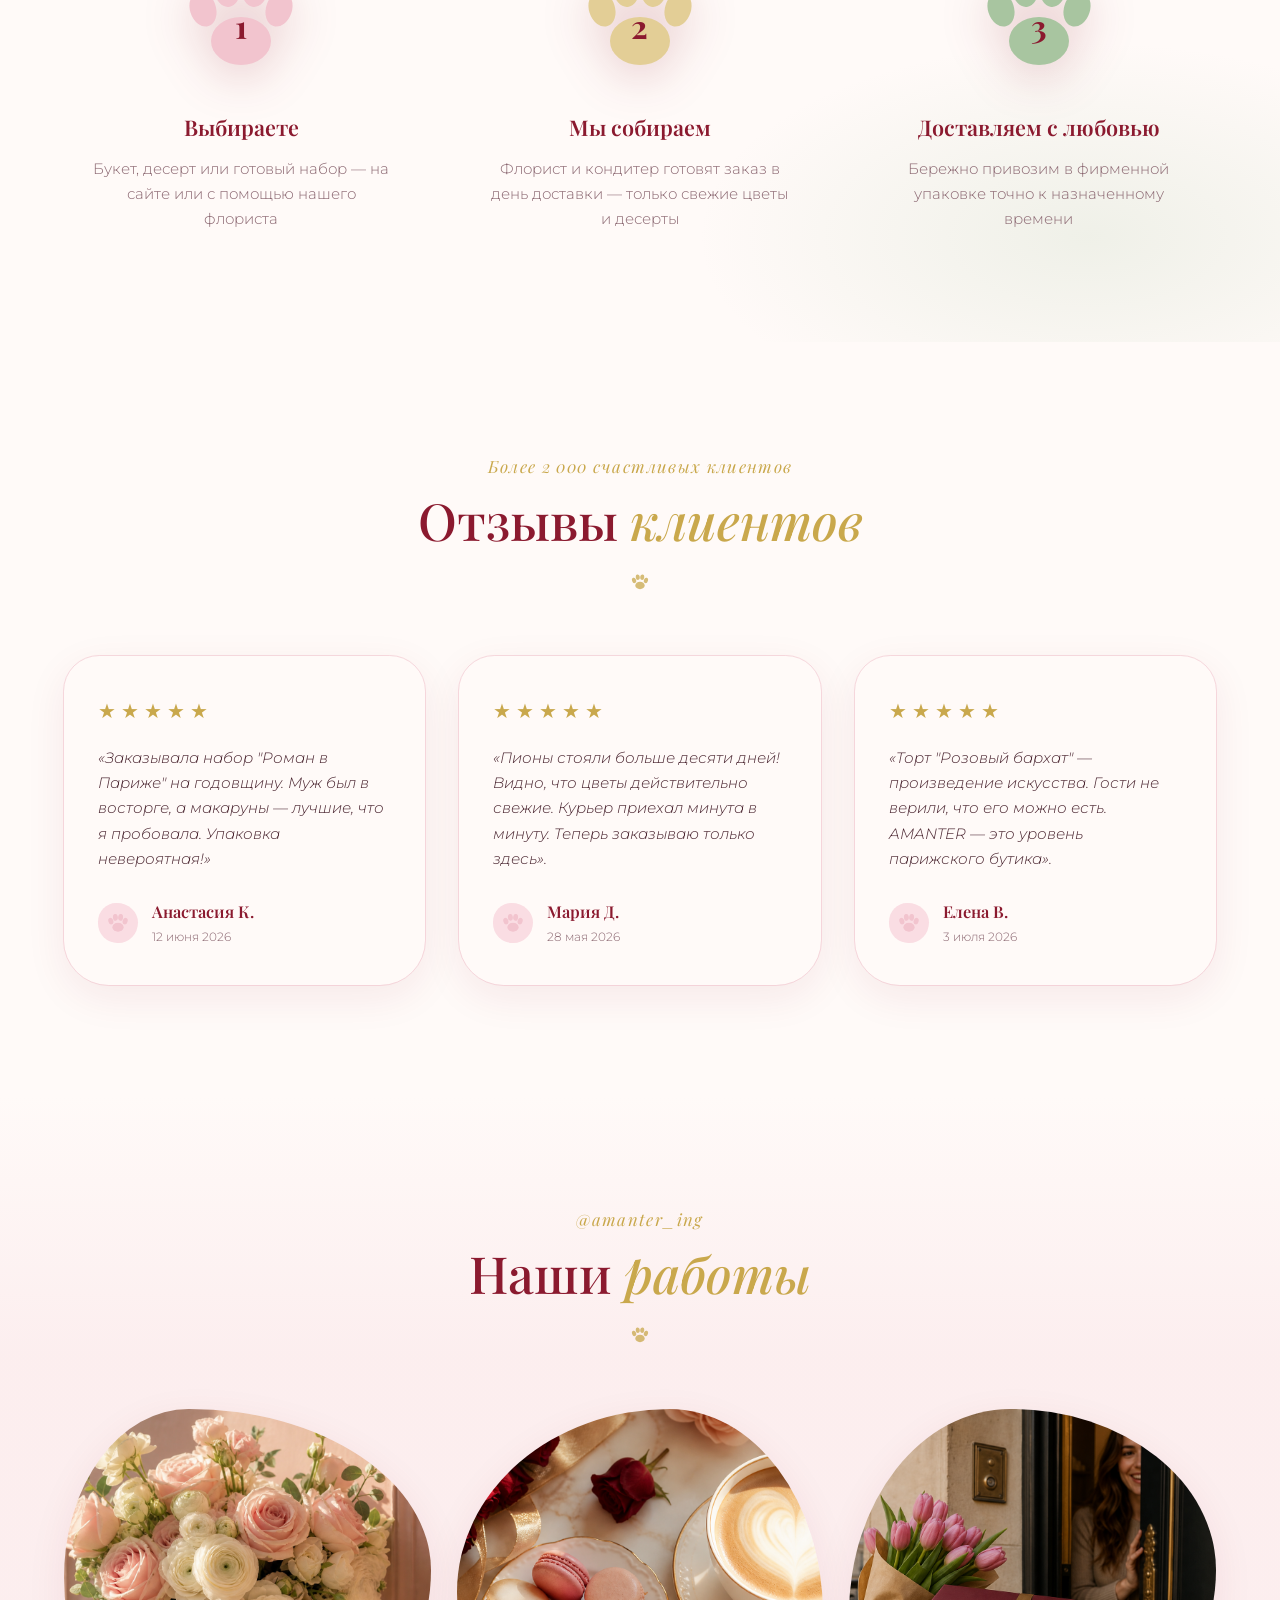
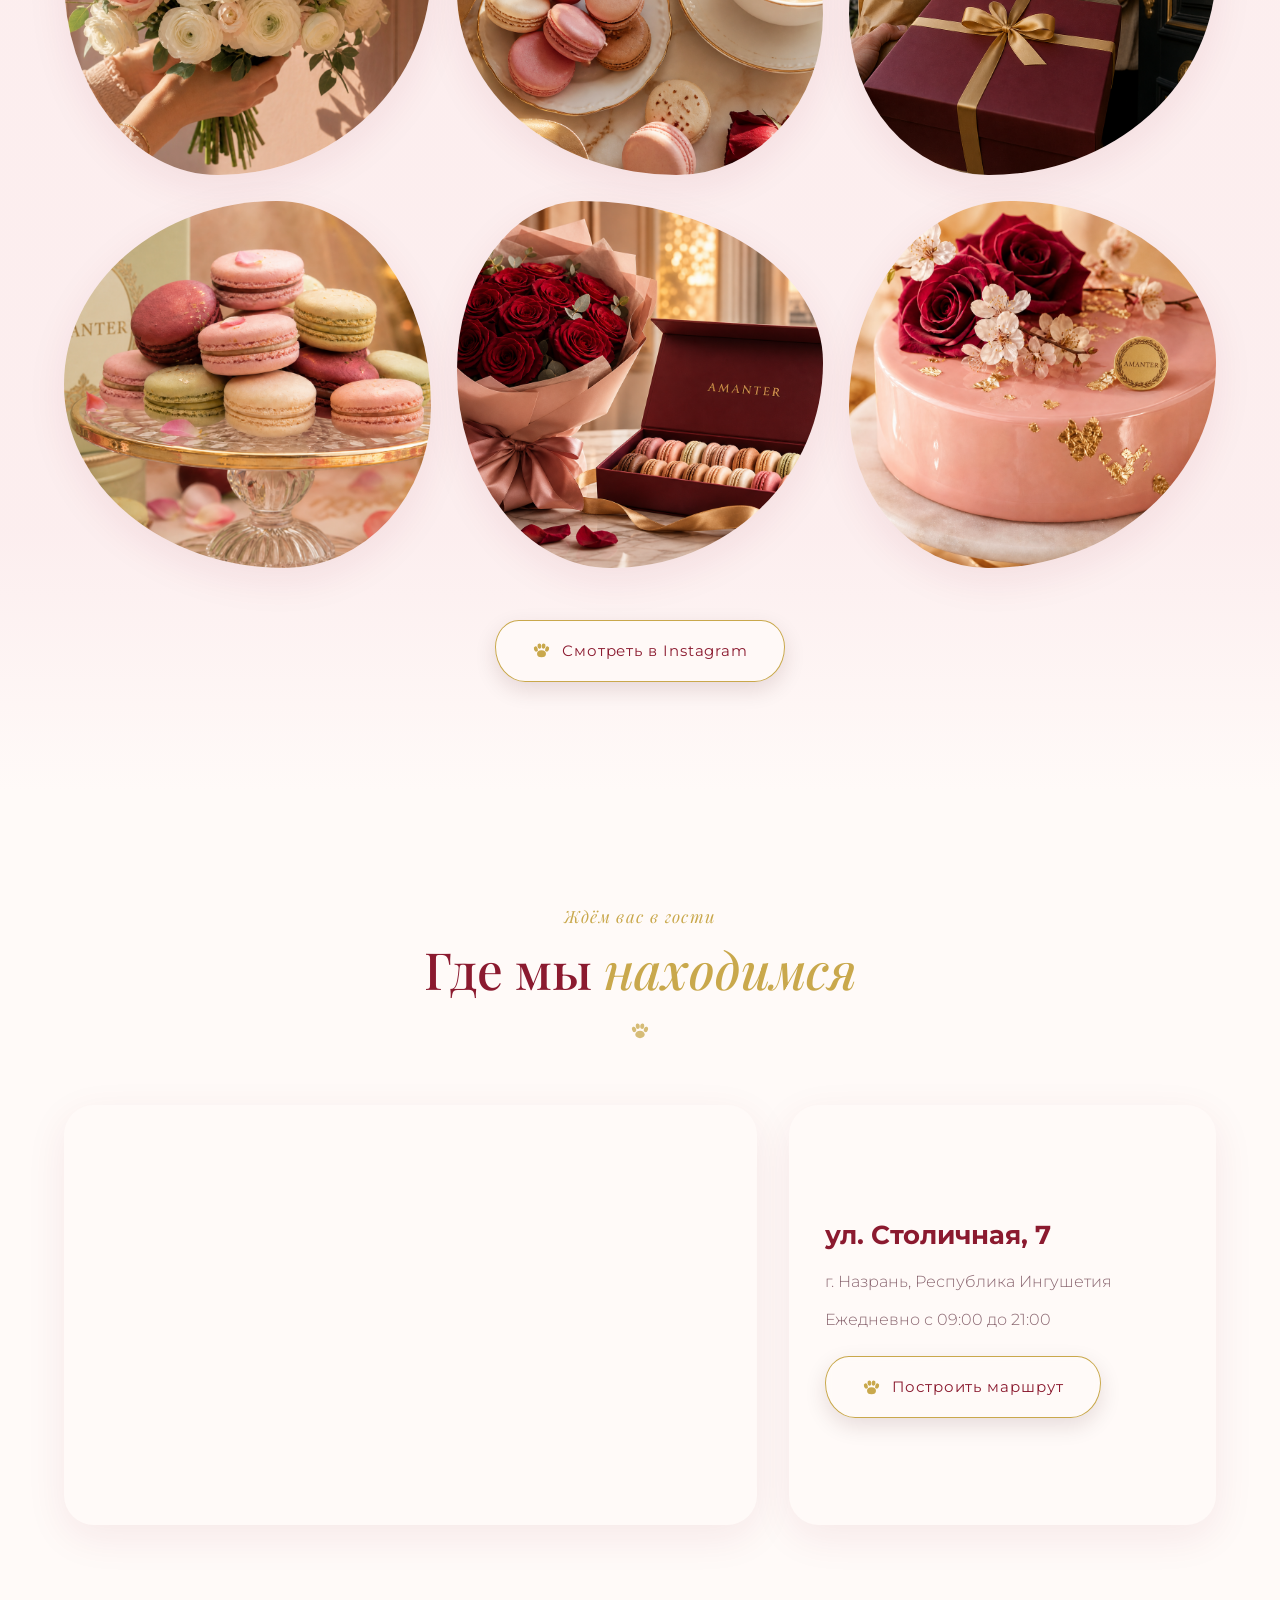
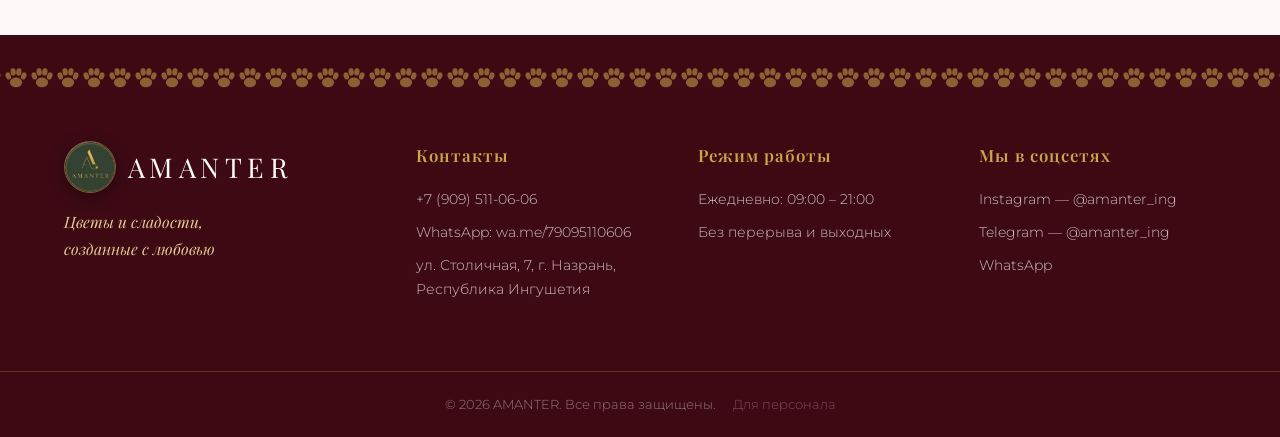
==== commit 7bbd82e7: "Add secure site analytics to admin" ====
--- a/index.html
+++ b/index.html
@@ -403,6 +403,7 @@
   </footer>
 
   <script src="js/products.js"></script>
+  <script src="js/analytics.js?v=1"></script>
   <script src="js/main.js"></script>
 </body>
 </html>
